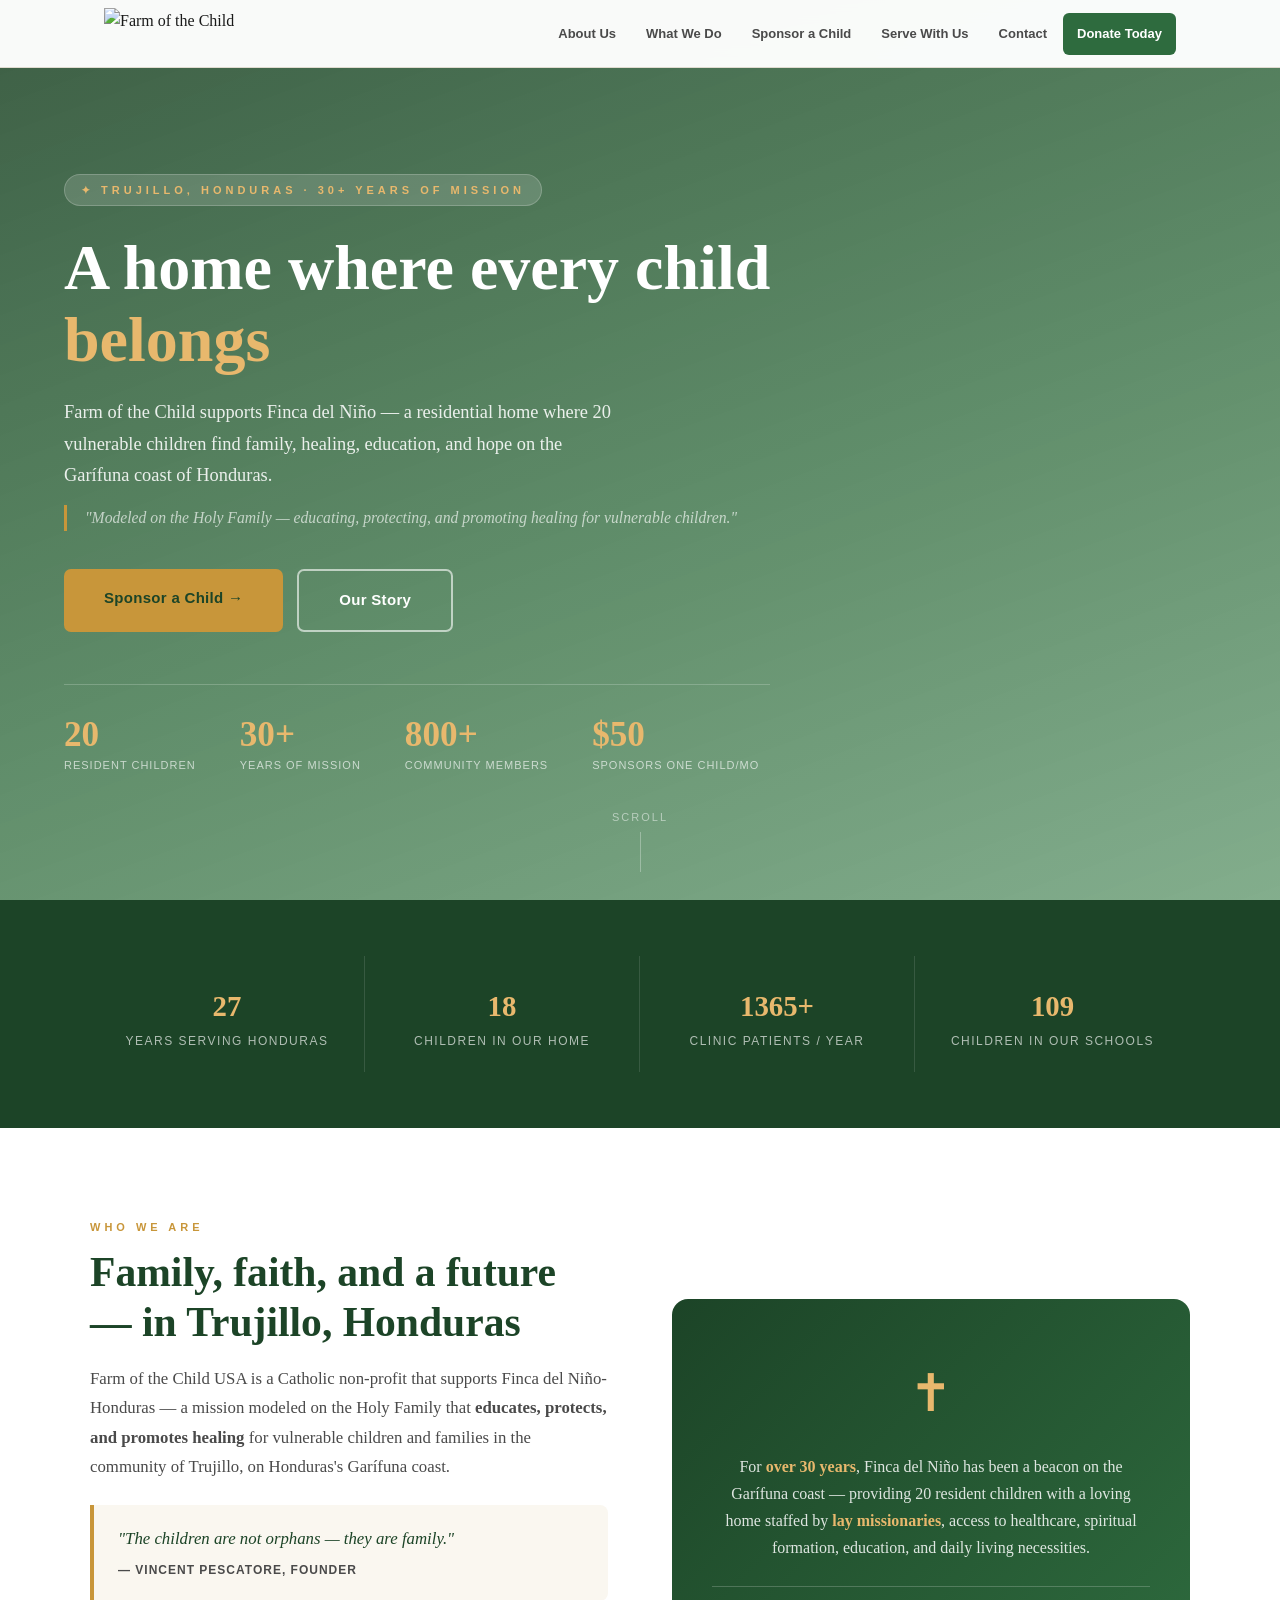
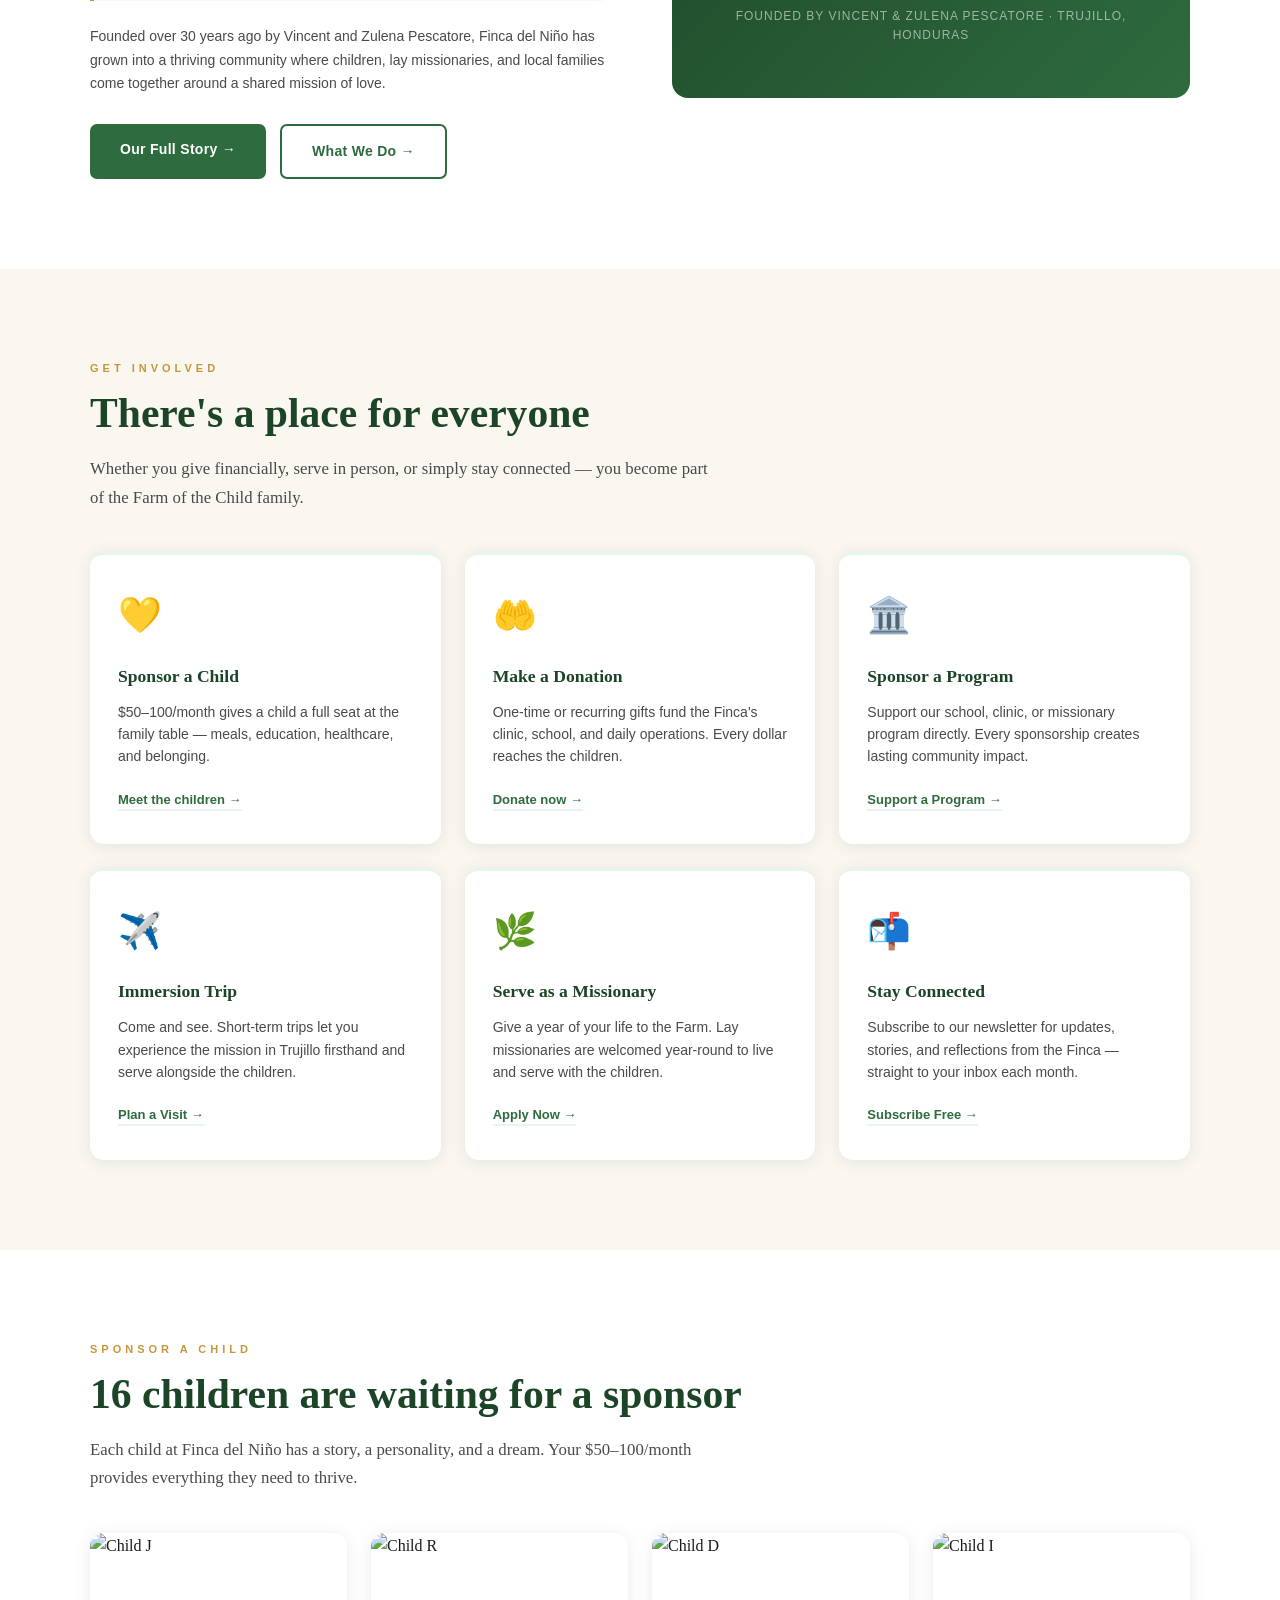
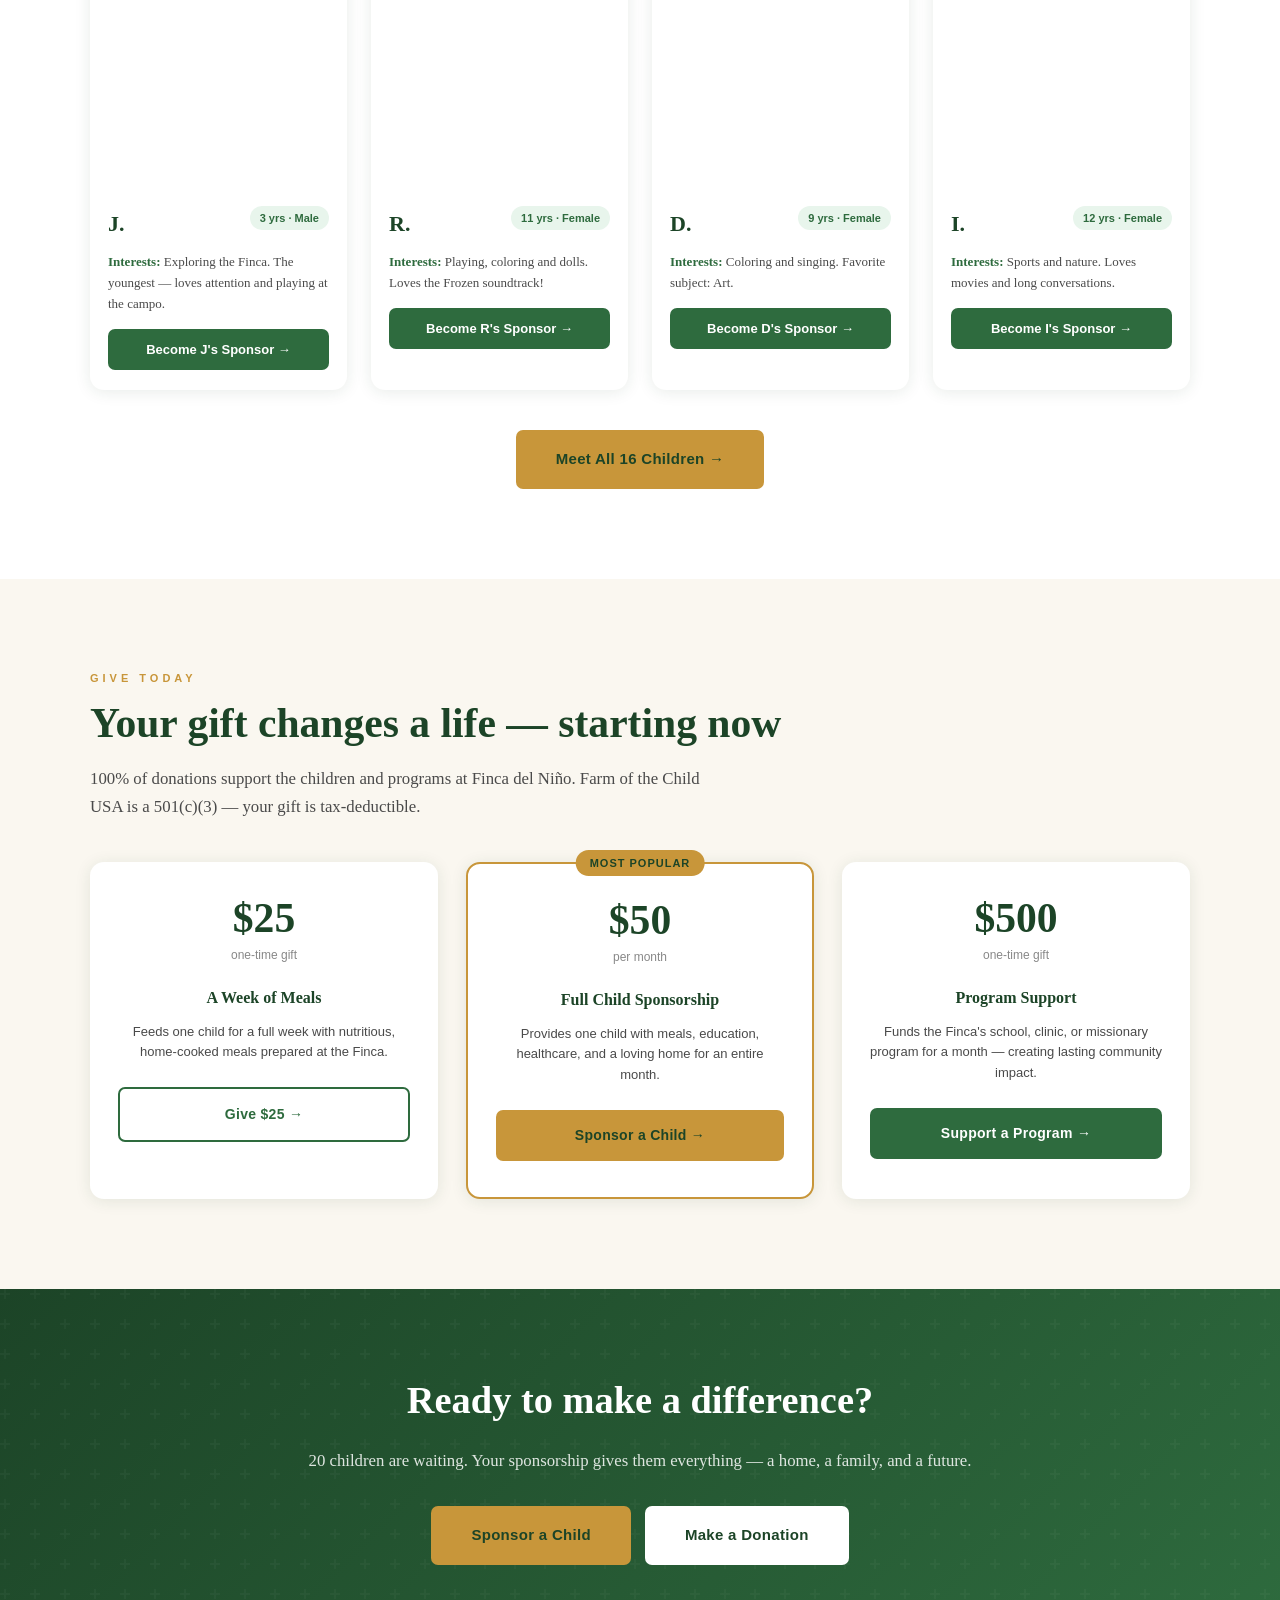
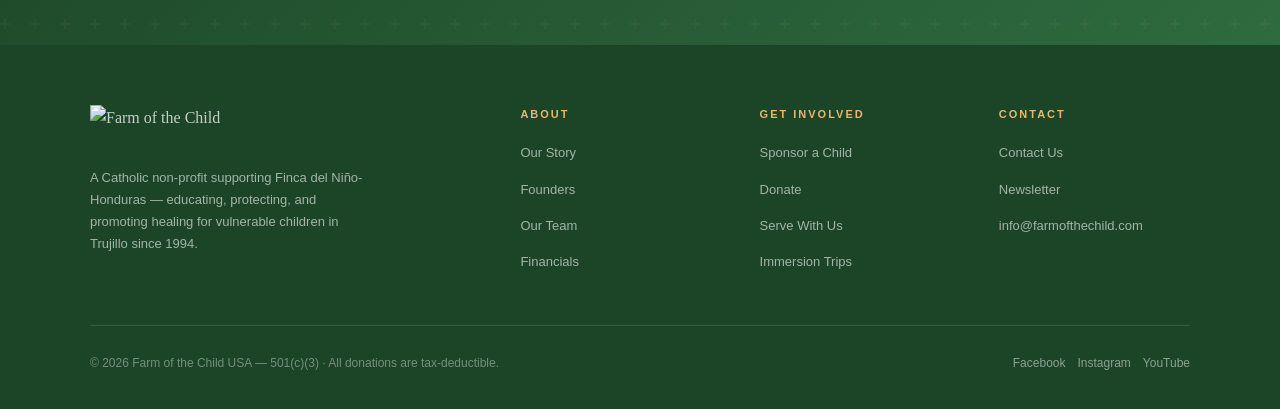
==== index.html @ 91dca04a "Farm of the Child site preview — 2026-06-10" ====
<!DOCTYPE html>
<html lang="en">
<head>
<meta charset="UTF-8">
<meta name="viewport" content="width=device-width, initial-scale=1.0">

<!-- ── SEO ── -->
<title>Farm of the Child | Child Sponsorship in Honduras | Finca del Niño</title>
<meta name="description" content="Farm of the Child supports 20 residential children in Trujillo, Honduras. Sponsor a child for $50–100/month and provide a loving home, education, and healthcare. 30+ years of mission.">
<meta name="keywords" content="sponsor a child Honduras, child sponsorship Catholic, Finca del Niño Honduras, Honduras charity, nonprofit Honduras children, Farm of the Child donation">
<link rel="canonical" href="https://farmofthechild.com/">

<!-- Open Graph -->
<meta property="og:type" content="website">
<meta property="og:url" content="https://farmofthechild.com/">
<meta property="og:title" content="Farm of the Child | Sponsor a Child in Honduras">
<meta property="og:description" content="20 children call Finca del Niño home. For $50–100/month, you give a child education, healthcare, and a loving family. 30 years of mission in Trujillo, Honduras.">
<meta property="og:image" content="https://images.squarespace-cdn.com/content/v1/5fd9b0d2dde7cb43cc176992/1612564330990-T67Q3A1KM9C7S6HU298K/57111042_10156442029737753_6777873505972125696_o.jpg">

<!-- Twitter Card -->
<meta name="twitter:card" content="summary_large_image">
<meta name="twitter:title" content="Farm of the Child | Sponsor a Child in Honduras">
<meta name="twitter:description" content="20 children call Finca del Niño home. Sponsor one for $50–100/month.">

<!-- Schema.org -->
<script type="application/ld+json">
{
  "@context": "https://schema.org",
  "@type": "NGO",
  "name": "Farm of the Child",
  "alternateName": "Finca del Niño",
  "url": "https://farmofthechild.com",
  "logo": "https://images.squarespace-cdn.com/content/v1/5fd9b0d2dde7cb43cc176992/1611309677837-9RLC2GZ49DC67Z1YUY84/farm-logo-160p-transparent-1.png",
  "description": "A Catholic nonprofit supporting Finca del Niño, a residential home for 20 vulnerable children in Trujillo, Honduras, operating for over 30 years.",
  "foundingDate": "1994",
  "address": { "@type": "PostalAddress", "addressLocality": "Trujillo", "addressRegion": "Colón", "addressCountry": "HN" },
  "sameAs": ["https://www.facebook.com/farmofthechild","https://www.instagram.com/farmofthechild"],
  "contactPoint": { "@type": "ContactPoint", "email": "info@farmofthechild.com", "contactType": "General Inquiries" }
}
</script>

<!-- Google Tag Manager placeholder -->
<!-- GTM-XXXXXXX -->

<link rel="stylesheet" href="css/style.css">
<style>
/* ── PAGE-SPECIFIC ── */
.mission-grid { display:grid; grid-template-columns:1fr 1fr; gap:64px; align-items:center; }
.mission-visual { background:linear-gradient(135deg,var(--green-dark),var(--green)); border-radius:16px; padding:52px 40px; color:#fff; text-align:center; }
.mission-visual .cross { font-size:52px; color:var(--gold-light); margin-bottom:16px; }
.mission-visual p { font-size:1rem; color:rgba(255,255,255,.85); line-height:1.7; }
.mission-visual strong { color:var(--gold-light); }
.founders { margin-top:24px; padding-top:20px; border-top:1px solid rgba(255,255,255,.2); font-family:-apple-system,sans-serif; font-size:12px; color:rgba(255,255,255,.55); text-transform:uppercase; letter-spacing:1px; }
.quote-block { background:var(--cream); border-left:4px solid var(--gold); padding:20px 24px; border-radius:0 8px 8px 0; margin:24px 0; font-style:italic; font-size:1.05rem; color:var(--green-dark); }
.quote-block cite { display:block; font-style:normal; font-family:-apple-system,sans-serif; font-size:12px; color:var(--text-soft); margin-top:8px; font-weight:600; text-transform:uppercase; letter-spacing:1px; }

.ways-grid { display:grid; grid-template-columns:repeat(3,1fr); gap:24px; }
.way-card { background:#fff; border-radius:var(--radius); padding:32px 28px; box-shadow:var(--shadow); transition:transform .22s, box-shadow .22s; border-top:3px solid var(--green-pale); }
.way-card:hover { transform:translateY(-5px); box-shadow:var(--shadow-lg); border-top-color:var(--gold); }
.way-card .icon { font-size:2.2rem; margin-bottom:16px; }
.way-card h3 { font-size:1.1rem; font-weight:700; color:var(--green-dark); margin-bottom:10px; }
.way-card p { font-family:-apple-system,sans-serif; font-size:14px; color:var(--text-soft); line-height:1.6; margin-bottom:18px; }
.way-card a { font-family:-apple-system,sans-serif; font-size:13px; font-weight:700; color:var(--green); border-bottom:2px solid var(--green-pale); padding-bottom:2px; transition:border-color .2s; }
.way-card a:hover { border-color:var(--green); }

.donate-section { background:var(--cream); }
.donate-grid { display:grid; grid-template-columns:repeat(3,1fr); gap:28px; }
.donate-card { background:#fff; border-radius:var(--radius); padding:36px 28px; text-align:center; box-shadow:var(--shadow); position:relative; }
.donate-card.featured { border:2px solid var(--gold); }
.donate-card.featured::before { content:'Most Popular'; position:absolute; top:-14px; left:50%; transform:translateX(-50%); background:var(--gold); color:var(--green-dark); font-family:-apple-system,sans-serif; font-size:11px; font-weight:700; letter-spacing:1px; text-transform:uppercase; padding:4px 14px; border-radius:20px; white-space:nowrap; }
.donate-card .amount { font-size:2.6rem; font-weight:800; color:var(--green-dark); line-height:1; margin-bottom:6px; }
.donate-card .period { font-family:-apple-system,sans-serif; font-size:12px; color:var(--text-muted); margin-bottom:20px; }
.donate-card h4 { font-size:1rem; font-weight:700; color:var(--green-dark); margin-bottom:10px; }
.donate-card p { font-family:-apple-system,sans-serif; font-size:13px; color:var(--text-soft); line-height:1.6; margin-bottom:24px; }

@media (max-width:900px) {
  .mission-grid { grid-template-columns:1fr; gap:40px; }
  .ways-grid { grid-template-columns:1fr 1fr; }
  .donate-grid { grid-template-columns:1fr; max-width:400px; margin:0 auto; }
}
@media (max-width:600px) {
  .ways-grid { grid-template-columns:1fr; }
}
</style>
</head>
<body>

<!-- ── NAV ── -->
<nav>
  <div class="nav-inner">
    <a href="index.html" class="nav-logo">
      <img src="https://images.squarespace-cdn.com/content/v1/5fd9b0d2dde7cb43cc176992/1611309677837-9RLC2GZ49DC67Z1YUY84/farm-logo-160p-transparent-1.png" alt="Farm of the Child">
    </a>
    <ul class="nav-menu">
      <li><a href="about.html">About Us</a>
        <div class="dropdown">
          <a href="about.html#story">Our Story</a>
          <a href="about.html#founders">Founders</a>
          <a href="about.html#team">Our Team</a>
          <a href="about.html#financial">Financial Info</a>
        </div>
      </li>
      <li><a href="programs.html">What We Do</a>
        <div class="dropdown">
          <a href="programs.html#focus">Our Focus</a>
          <a href="programs.html#daily-life">A Typical Day</a>
          <a href="programs.html#community">Community Impact</a>
        </div>
      </li>
      <li><a href="sponsor.html">Sponsor a Child</a></li>
      <li><a href="service.html">Serve With Us</a>
        <div class="dropdown">
          <a href="service.html#missioner">Missioner Program</a>
          <a href="service.html#trips">Immersion Trips</a>
          <a href="service.html#apply">Apply Now</a>
          <a href="service.html#faq">FAQ</a>
        </div>
      </li>
      <li><a href="contact.html">Contact</a></li>
      <li><a href="donate.html" class="nav-cta">Donate Today</a></li>
    </ul>
    <button class="nav-hamburger" aria-label="Menu">
      <span></span><span></span><span></span>
    </button>
  </div>
</nav>

<!-- Mobile nav -->
<div class="mobile-nav">
  <a href="index.html">Home</a>
  <div class="m-section">About Us</div>
  <a href="about.html#story">Our Story</a>
  <a href="about.html#team">Our Team</a>
  <a href="about.html#financial">Financial Information</a>
  <div class="m-section">What We Do</div>
  <a href="programs.html#focus">Our Focus</a>
  <a href="programs.html#daily-life">A Typical Day</a>
  <div class="m-section">Get Involved</div>
  <a href="sponsor.html">Sponsor a Child</a>
  <a href="donate.html">Donate</a>
  <a href="service.html">Serve With Us</a>
  <a href="contact.html">Contact</a>
  <a href="donate.html" class="m-cta">Donate Today →</a>
</div>

<!-- ── HERO ── -->
<section class="hero" id="home">
  <div class="hero-bg" style="background-image:url('https://images.squarespace-cdn.com/content/v1/5fd9b0d2dde7cb43cc176992/1612564330990-T67Q3A1KM9C7S6HU298K/57111042_10156442029737753_6777873505972125696_o.jpg');"></div>
  <div class="hero-overlay"></div>
  <div class="hero-content" data-reveal>
    <div class="hero-eyebrow">✦ Trujillo, Honduras · 30+ Years of Mission</div>
    <h1>A home where every child<br><em>belongs</em></h1>
    <p class="hero-sub">Farm of the Child supports Finca del Niño — a residential home where 20 vulnerable children find family, healing, education, and hope on the Garífuna coast of Honduras.</p>
    <p class="hero-quote">"Modeled on the Holy Family — educating, protecting, and promoting healing for vulnerable children."</p>
    <div class="hero-btns">
      <a href="sponsor.html" class="btn btn-primary btn-lg">Sponsor a Child →</a>
      <a href="about.html" class="btn btn-outline btn-lg" style="border-color:rgba(255,255,255,.6);color:#fff;">Our Story</a>
    </div>
    <div class="hero-stats">
      <div class="stat"><div class="n">20</div><div class="l">Resident Children</div></div>
      <div class="stat"><div class="n">30+</div><div class="l">Years of Mission</div></div>
      <div class="stat"><div class="n">800+</div><div class="l">Community Members</div></div>
      <div class="stat"><div class="n">$50</div><div class="l">Sponsors One Child/Mo</div></div>
    </div>
  </div>
  <div class="scroll-hint">Scroll</div>
</section>

<!-- ── STATS BAND ── -->
<div class="stats-band">
  <div class="inner">
    <div class="stat-item" data-reveal data-reveal-delay="1">
      <div class="stat-num"><span data-count="30"></span></div>
      <div class="stat-label">Years Serving Honduras</div>
    </div>
    <div class="stat-item" data-reveal data-reveal-delay="2">
      <div class="stat-num"><span data-count="20"></span></div>
      <div class="stat-label">Children in Our Home</div>
    </div>
    <div class="stat-item" data-reveal data-reveal-delay="3">
      <div class="stat-num"><span data-count="1500" data-suffix="+"></span></div>
      <div class="stat-label">Clinic Patients / Year</div>
    </div>
    <div class="stat-item" data-reveal data-reveal-delay="4">
      <div class="stat-num"><span data-count="120"></span></div>
      <div class="stat-label">Children in Our Schools</div>
    </div>
  </div>
</div>

<!-- ── MISSION ── -->
<section style="background:#fff;">
  <div class="inner">
    <div class="mission-grid">
      <div data-reveal="left">
        <div class="eyebrow">Who We Are</div>
        <h2 class="section-title">Family, faith, and a future — in Trujillo, Honduras</h2>
        <p style="font-size:1.05rem;color:var(--text-soft);line-height:1.75;margin-bottom:16px">Farm of the Child USA is a Catholic non-profit that supports Finca del Niño-Honduras — a mission modeled on the Holy Family that <strong>educates, protects, and promotes healing</strong> for vulnerable children and families in the community of Trujillo, on Honduras's Garífuna coast.</p>
        <div class="quote-block">
          "The children are not orphans — they are family."
          <cite>— Vincent Pescatore, Founder</cite>
        </div>
        <p style="font-family:-apple-system,sans-serif;font-size:14px;color:var(--text-soft);line-height:1.7;">Founded over 30 years ago by Vincent and Zulena Pescatore, Finca del Niño has grown into a thriving community where children, lay missionaries, and local families come together around a shared mission of love.</p>
        <div style="margin-top:28px;display:flex;gap:14px;flex-wrap:wrap;">
          <a href="about.html" class="btn btn-green">Our Full Story →</a>
          <a href="programs.html" class="btn btn-outline">What We Do →</a>
        </div>
      </div>
      <div data-reveal="right">
        <div class="mission-visual">
          <div class="cross">✝</div>
          <p>For <strong>over 30 years</strong>, Finca del Niño has been a beacon on the Garífuna coast — providing 20 resident children with a loving home staffed by <strong>lay missionaries</strong>, access to healthcare, spiritual formation, education, and daily living necessities.</p>
          <div class="founders">Founded by Vincent &amp; Zulena Pescatore · Trujillo, Honduras</div>
        </div>
      </div>
    </div>
  </div>
</section>

<!-- ── HOW TO HELP ── -->
<section style="background:var(--cream);">
  <div class="inner">
    <div class="eyebrow" data-reveal>Get Involved</div>
    <h2 class="section-title" data-reveal>There's a place for everyone</h2>
    <p class="section-sub" data-reveal>Whether you give financially, serve in person, or simply stay connected — you become part of the Farm of the Child family.</p>
    <div class="ways-grid">
      <div class="way-card" data-reveal data-reveal-delay="1">
        <div class="icon">💛</div>
        <h3>Sponsor a Child</h3>
        <p>$50–100/month gives a child a full seat at the family table — meals, education, healthcare, and belonging.</p>
        <a href="sponsor.html">Meet the children →</a>
      </div>
      <div class="way-card" data-reveal data-reveal-delay="2">
        <div class="icon">🤲</div>
        <h3>Make a Donation</h3>
        <p>One-time or recurring gifts fund the Finca's clinic, school, and daily operations. Every dollar reaches the children.</p>
        <a href="donate.html">Donate now →</a>
      </div>
      <div class="way-card" data-reveal data-reveal-delay="3">
        <div class="icon">🏛️</div>
        <h3>Sponsor a Program</h3>
        <p>Support our school, clinic, or missionary program directly. Every sponsorship creates lasting community impact.</p>
        <a href="donate.html#programs">Support a Program →</a>
      </div>
      <div class="way-card" data-reveal data-reveal-delay="4">
        <div class="icon">✈️</div>
        <h3>Immersion Trip</h3>
        <p>Come and see. Short-term trips let you experience the mission in Trujillo firsthand and serve alongside the children.</p>
        <a href="service.html#trips">Plan a Visit →</a>
      </div>
      <div class="way-card" data-reveal data-reveal-delay="5">
        <div class="icon">🌿</div>
        <h3>Serve as a Missionary</h3>
        <p>Give a year of your life to the Farm. Lay missionaries are welcomed year-round to live and serve with the children.</p>
        <a href="service.html#apply">Apply Now →</a>
      </div>
      <div class="way-card" data-reveal data-reveal-delay="6">
        <div class="icon">📬</div>
        <h3>Stay Connected</h3>
        <p>Subscribe to our newsletter for updates, stories, and reflections from the Finca — straight to your inbox each month.</p>
        <a href="contact.html#newsletter">Subscribe Free →</a>
      </div>
    </div>
  </div>
</section>

<!-- ── SPONSOR PREVIEW ── -->
<section style="background:#fff;">
  <div class="inner">
    <div class="eyebrow" data-reveal>Sponsor a Child</div>
    <h2 class="section-title" data-reveal>16 children are waiting for a sponsor</h2>
    <p class="section-sub" data-reveal>Each child at Finca del Niño has a story, a personality, and a dream. Your $50–100/month provides everything they need to thrive.</p>
    <div class="children-grid">

      <div class="child-card" data-reveal data-reveal-delay="1">
        <div class="child-photo"><img src="https://images.squarespace-cdn.com/content/v1/5fd9b0d2dde7cb43cc176992/aa254751-2c71-4a95-9179-f012032bae0e/PHOTO-2025-11-07-09-45-58+2.jpg" alt="Child J" loading="lazy"></div>
        <div class="child-info"><div class="child-header"><span class="child-initial">J.</span><span class="child-age">3 yrs · Male</span></div><p class="child-desc"><strong>Interests:</strong> Exploring the Finca. The youngest — loves attention and playing at the campo.</p><a href="sponsor.html" class="child-btn">Become J's Sponsor →</a></div>
      </div>

      <div class="child-card" data-reveal data-reveal-delay="2">
        <div class="child-photo"><img src="https://images.squarespace-cdn.com/content/v1/5fd9b0d2dde7cb43cc176992/1655310627806-58X2ISCBNE94JKYLPDWJ/Rixy_Mabel_Mendoza%2B_Varela2022.jpg" alt="Child R" loading="lazy"></div>
        <div class="child-info"><div class="child-header"><span class="child-initial">R.</span><span class="child-age">11 yrs · Female</span></div><p class="child-desc"><strong>Interests:</strong> Playing, coloring and dolls. Loves the Frozen soundtrack!</p><a href="sponsor.html" class="child-btn">Become R's Sponsor →</a></div>
      </div>

      <div class="child-card" data-reveal data-reveal-delay="3">
        <div class="child-photo"><img src="https://images.squarespace-cdn.com/content/v1/5fd9b0d2dde7cb43cc176992/1655318408922-DIJX3OLE0EXZJB59FWZA/Dunia_Mendoza_Varela.jpg" alt="Child D" loading="lazy"></div>
        <div class="child-info"><div class="child-header"><span class="child-initial">D.</span><span class="child-age">9 yrs · Female</span></div><p class="child-desc"><strong>Interests:</strong> Coloring and singing. Favorite subject: Art.</p><a href="sponsor.html" class="child-btn">Become D's Sponsor →</a></div>
      </div>

      <div class="child-card" data-reveal data-reveal-delay="4">
        <div class="child-photo"><img src="https://images.squarespace-cdn.com/content/v1/5fd9b0d2dde7cb43cc176992/f12ac218-b6fa-44f2-afa7-1aaaecf8c1e4/PHOTO-2025-12-05-17-45-44.jpg" alt="Child I" loading="lazy"></div>
        <div class="child-info"><div class="child-header"><span class="child-initial">I.</span><span class="child-age">12 yrs · Female</span></div><p class="child-desc"><strong>Interests:</strong> Sports and nature. Loves movies and long conversations.</p><a href="sponsor.html" class="child-btn">Become I's Sponsor →</a></div>
      </div>

    </div>
    <div style="text-align:center;margin-top:40px;" data-reveal>
      <a href="sponsor.html" class="btn btn-primary btn-lg">Meet All 16 Children →</a>
    </div>
  </div>
</section>

<!-- ── DONATE CTA ── -->
<section class="donate-section">
  <div class="inner">
    <div class="eyebrow" data-reveal>Give Today</div>
    <h2 class="section-title" data-reveal>Your gift changes a life — starting now</h2>
    <p class="section-sub" data-reveal>100% of donations support the children and programs at Finca del Niño. Farm of the Child USA is a 501(c)(3) — your gift is tax-deductible.</p>
    <div class="donate-grid">
      <div class="donate-card" data-reveal data-reveal-delay="1">
        <div class="amount">$25</div>
        <div class="period">one-time gift</div>
        <h4>A Week of Meals</h4>
        <p>Feeds one child for a full week with nutritious, home-cooked meals prepared at the Finca.</p>
        <a href="donate.html" class="btn btn-outline" style="width:100%;display:block;text-align:center;">Give $25 →</a>
      </div>
      <div class="donate-card featured" data-reveal data-reveal-delay="2">
        <div class="amount">$50</div>
        <div class="period">per month</div>
        <h4>Full Child Sponsorship</h4>
        <p>Provides one child with meals, education, healthcare, and a loving home for an entire month.</p>
        <a href="sponsor.html" class="btn btn-primary" style="width:100%;display:block;text-align:center;">Sponsor a Child →</a>
      </div>
      <div class="donate-card" data-reveal data-reveal-delay="3">
        <div class="amount">$500</div>
        <div class="period">one-time gift</div>
        <h4>Program Support</h4>
        <p>Funds the Finca's school, clinic, or missionary program for a month — creating lasting community impact.</p>
        <a href="donate.html#programs" class="btn btn-green" style="width:100%;display:block;text-align:center;">Support a Program →</a>
      </div>
    </div>
  </div>
</section>

<!-- ── CTA BAND ── -->
<div class="cta-band">
  <h2 data-reveal>Ready to make a difference?</h2>
  <p data-reveal>20 children are waiting. Your sponsorship gives them everything — a home, a family, and a future.</p>
  <div class="btns" data-reveal>
    <a href="sponsor.html" class="btn btn-primary btn-lg">Sponsor a Child</a>
    <a href="donate.html" class="btn btn-white btn-lg">Make a Donation</a>
  </div>
</div>

<!-- ── FOOTER ── -->
<footer>
  <div class="footer-grid">
    <div>
      <div class="footer-logo"><img src="https://images.squarespace-cdn.com/content/v1/5fd9b0d2dde7cb43cc176992/1611309677837-9RLC2GZ49DC67Z1YUY84/farm-logo-160p-transparent-1.png" alt="Farm of the Child"></div>
      <p class="footer-about">A Catholic non-profit supporting Finca del Niño-Honduras — educating, protecting, and promoting healing for vulnerable children in Trujillo since 1994.</p>
    </div>
    <div class="footer-col">
      <h4>About</h4>
      <ul>
        <li><a href="about.html#story">Our Story</a></li>
        <li><a href="about.html#founders">Founders</a></li>
        <li><a href="about.html#team">Our Team</a></li>
        <li><a href="about.html#financial">Financials</a></li>
      </ul>
    </div>
    <div class="footer-col">
      <h4>Get Involved</h4>
      <ul>
        <li><a href="sponsor.html">Sponsor a Child</a></li>
        <li><a href="donate.html">Donate</a></li>
        <li><a href="service.html">Serve With Us</a></li>
        <li><a href="service.html#trips">Immersion Trips</a></li>
      </ul>
    </div>
    <div class="footer-col">
      <h4>Contact</h4>
      <ul>
        <li><a href="contact.html">Contact Us</a></li>
        <li><a href="contact.html#newsletter">Newsletter</a></li>
        <li><a href="mailto:info@farmofthechild.com">info@farmofthechild.com</a></li>
      </ul>
    </div>
  </div>
  <div class="footer-bottom">
    <p>© 2026 Farm of the Child USA — 501(c)(3) · All donations are tax-deductible.</p>
    <div class="footer-socials">
      <a href="https://www.facebook.com/farmofthechild" target="_blank">Facebook</a>
      <a href="https://www.instagram.com/farmofthechild" target="_blank">Instagram</a>
      <a href="https://www.youtube.com/farmofthechild" target="_blank">YouTube</a>
    </div>
  </div>
</footer>

<script src="js/main.js"></script>
</body>
</html>
---- css/style.css ----
/* ============================================
   FARM OF THE CHILD — Global Stylesheet
   farmofthechild.com
   ============================================ */

:root {
  --green: #2e6b3e;
  --green-light: #3d8a52;
  --green-dark: #1c4427;
  --green-pale: #e8f5ec;
  --gold: #c8963a;
  --gold-light: #e8b86d;
  --cream: #faf7f0;
  --paper: #ffffff;
  --text: #1a1a1a;
  --text-soft: #4a4a4a;
  --text-muted: #888;
  --line: #e0dbd0;
  --shadow: 0 2px 16px rgba(30,68,39,0.10);
  --shadow-lg: 0 8px 40px rgba(30,68,39,0.16);
  --radius: 14px;
  --nav-h: 68px;
}

*, *::before, *::after { margin: 0; padding: 0; box-sizing: border-box; }
html { scroll-behavior: smooth; font-size: 16px; }
body {
  font-family: 'Georgia', serif;
  background: var(--cream);
  color: var(--text);
  line-height: 1.65;
  -webkit-font-smoothing: antialiased;
  overflow-x: hidden;
}
a { text-decoration: none; color: inherit; }
img { max-width: 100%; display: block; }

/* ── TYPOGRAPHY ── */
.eyebrow {
  font-family: -apple-system, sans-serif;
  font-size: 11px; font-weight: 700;
  letter-spacing: 4px; text-transform: uppercase;
  color: var(--gold); margin-bottom: 12px;
}
.section-title {
  font-size: clamp(1.8rem, 3.5vw, 2.6rem);
  font-weight: 700; color: var(--green-dark);
  line-height: 1.2; margin-bottom: 16px;
}
.section-sub {
  font-size: 1.05rem; color: var(--text-soft);
  max-width: 620px; line-height: 1.7; margin-bottom: 40px;
}
.inner { max-width: 1100px; margin: 0 auto; }
section { padding: 90px 5%; }

/* ── BUTTONS ── */
.btn {
  display: inline-block;
  font-family: -apple-system, sans-serif;
  font-weight: 700; font-size: 14px;
  padding: 14px 30px; border-radius: 7px;
  transition: all .22s; cursor: pointer; border: none;
  letter-spacing: 0.3px;
}
.btn-primary { background: var(--gold); color: var(--green-dark); }
.btn-primary:hover { background: var(--gold-light); transform: translateY(-2px); box-shadow: 0 6px 20px rgba(200,150,58,.35); }
.btn-green { background: var(--green); color: #fff; }
.btn-green:hover { background: var(--green-light); transform: translateY(-2px); box-shadow: 0 6px 20px rgba(46,107,62,.35); }
.btn-outline { border: 2px solid var(--green); color: var(--green); background: transparent; }
.btn-outline:hover { background: var(--green); color: #fff; }
.btn-white { background: #fff; color: var(--green-dark); }
.btn-white:hover { background: var(--cream); }
.btn-lg { padding: 17px 40px; font-size: 15px; }

/* ── NAV ── */
nav {
  position: fixed; top: 0; left: 0; right: 0; z-index: 500;
  height: var(--nav-h);
  background: rgba(255,255,255,0.97);
  backdrop-filter: blur(10px);
  border-bottom: 1px solid var(--line);
  transition: box-shadow .3s;
}
nav.scrolled { box-shadow: 0 2px 20px rgba(0,0,0,.10); }
.nav-inner {
  max-width: 1200px; margin: 0 auto;
  padding: 0 5%; height: var(--nav-h);
  display: flex; align-items: center; justify-content: space-between;
}
.nav-logo img { height: 52px; width: auto; }
.nav-menu { display: flex; align-items: center; gap: 2px; list-style: none; }
.nav-menu > li { position: relative; }
.nav-menu > li > a {
  font-family: -apple-system, sans-serif;
  font-size: 13px; font-weight: 600;
  color: var(--text-soft); padding: 10px 14px;
  border-radius: 6px; display: block;
  transition: color .2s, background .2s;
}
.nav-menu > li > a:hover { color: var(--green); background: var(--green-pale); }
.nav-menu > li > a.active { color: var(--green); }
.nav-cta { background: var(--green) !important; color: #fff !important; border-radius: 6px !important; }
.nav-cta:hover { background: var(--green-light) !important; color: #fff !important; }

/* Dropdown */
.dropdown {
  display: none; position: absolute; top: 100%; left: 0;
  background: #fff; border: 1px solid var(--line); border-radius: 10px;
  box-shadow: var(--shadow-lg); min-width: 210px; padding: 16px 0 8px; z-index: 600;
}
.nav-menu > li:hover .dropdown { display: block; animation: dropIn .15s ease; }
@keyframes dropIn { from { opacity:0; transform:translateY(-6px); } to { opacity:1; transform:none; } }
.dropdown a {
  font-family: -apple-system, sans-serif; font-size: 13px;
  color: var(--text-soft); padding: 10px 18px; display: block;
  transition: background .15s;
}
.dropdown a:hover { background: var(--cream); color: var(--green); }

/* Mobile hamburger */
.nav-hamburger { display: none; flex-direction: column; gap: 5px; cursor: pointer; padding: 8px; border: none; background: none; }
.nav-hamburger span { display: block; width: 24px; height: 2px; background: var(--text); border-radius: 2px; transition: all .3s; }
.mobile-nav { display: none; position: fixed; top: var(--nav-h); left:0; right:0; bottom:0; background:#fff; z-index:490; overflow-y:auto; padding:24px 5%; }
.mobile-nav.open { display: block; }
.mobile-nav a { display:block; font-family:-apple-system,sans-serif; font-size:15px; color:var(--text-soft); padding:13px 0; border-bottom:1px solid var(--line); }
.m-section { font-family:-apple-system,sans-serif; font-size:11px; font-weight:700; letter-spacing:2px; text-transform:uppercase; color:var(--green); padding:16px 0 6px; margin-top:8px; }
.m-cta { background:var(--green); color:#fff!important; border-radius:7px; padding:15px 20px!important; text-align:center; margin-top:16px; font-weight:700; }

/* ── SCROLL ANIMATIONS ── */
[data-reveal] {
  opacity: 0;
  transform: translateY(32px);
  transition: opacity .65s cubic-bezier(.16,1,.3,1), transform .65s cubic-bezier(.16,1,.3,1);
}
[data-reveal="left"] { transform: translateX(-40px); }
[data-reveal="right"] { transform: translateX(40px); }
[data-reveal="scale"] { transform: scale(.92); }
[data-reveal].visible {
  opacity: 1;
  transform: none;
}
[data-reveal-delay="1"].visible { transition-delay: .1s; }
[data-reveal-delay="2"].visible { transition-delay: .2s; }
[data-reveal-delay="3"].visible { transition-delay: .3s; }
[data-reveal-delay="4"].visible { transition-delay: .4s; }
[data-reveal-delay="5"].visible { transition-delay: .5s; }
[data-reveal-delay="6"].visible { transition-delay: .6s; }

/* ── HERO (shared) ── */
.hero {
  min-height: 100vh;
  display: flex; align-items: center;
  padding: calc(var(--nav-h) + 60px) 5% 80px;
  position: relative; overflow: hidden;
}
.hero-bg {
  position: absolute; inset: 0;
  background-size: cover; background-position: center;
  background-attachment: fixed;
  transition: transform .1s linear;
  will-change: transform;
}
.hero-overlay {
  position: absolute; inset: 0;
  background: linear-gradient(160deg, rgba(28,68,39,.86) 0%, rgba(46,107,62,.76) 55%, rgba(74,138,94,.68) 100%);
}
.hero-content { position: relative; z-index: 2; max-width: 720px; }
.hero-eyebrow {
  display: inline-block; background: rgba(255,255,255,.15); color: var(--gold-light);
  font-family: -apple-system, sans-serif; font-size: 11px; font-weight: 700;
  letter-spacing: 4px; text-transform: uppercase;
  padding: 6px 16px; border-radius: 30px; margin-bottom: 26px;
  border: 1px solid rgba(255,255,255,.2);
}
.hero h1 {
  font-size: clamp(2.4rem, 5vw, 4rem);
  font-weight: 700; color: #fff; line-height: 1.12; margin-bottom: 22px;
}
.hero h1 em { color: var(--gold-light); font-style: normal; }
.hero-sub {
  font-size: 1.15rem; color: rgba(255,255,255,.88);
  line-height: 1.7; margin-bottom: 14px; max-width: 560px;
}
.hero-quote {
  font-size: .98rem; color: rgba(255,255,255,.65); font-style: italic;
  margin-bottom: 38px; padding-left: 18px;
  border-left: 3px solid var(--gold);
}
.hero-btns { display: flex; gap: 14px; flex-wrap: wrap; margin-bottom: 52px; }
.hero-stats {
  display: flex; gap: 44px; flex-wrap: wrap;
  padding-top: 32px; border-top: 1px solid rgba(255,255,255,.2);
}
.stat .n { font-size: 2.2rem; font-weight: 700; color: var(--gold-light); line-height: 1; }
.stat .l { font-family: -apple-system, sans-serif; font-size: 11px; color: rgba(255,255,255,.65); text-transform: uppercase; letter-spacing: 1px; margin-top: 4px; }

/* Scroll hint */
.scroll-hint {
  position: absolute; bottom: 28px; left: 50%; transform: translateX(-50%);
  z-index: 2; display: flex; flex-direction: column; align-items: center; gap: 6px;
  font-family: -apple-system, sans-serif; font-size: 11px; color: rgba(255,255,255,.5);
  letter-spacing: 2px; text-transform: uppercase; animation: bounce 2s infinite;
}
.scroll-hint::after { content: ''; display: block; width: 1px; height: 40px; background: rgba(255,255,255,.3); }
@keyframes bounce { 0%,100%{transform:translateX(-50%) translateY(0)} 50%{transform:translateX(-50%) translateY(8px)} }

/* ── CARDS ── */
.card {
  background: #fff; border-radius: var(--radius);
  box-shadow: var(--shadow); overflow: hidden;
  transition: transform .22s, box-shadow .22s;
}
.card:hover { transform: translateY(-5px); box-shadow: var(--shadow-lg); }

/* ── STATS BAND ── */
.stats-band {
  background: var(--green-dark); padding: 56px 5%;
  display: flex; flex-wrap: wrap; gap: 0;
}
.stats-band .inner { display: grid; grid-template-columns: repeat(4, 1fr); gap: 0; width: 100%; }
.stat-item {
  flex: 1; min-width: 180px; text-align: center;
  padding: 20px 16px; border-right: 1px solid rgba(255,255,255,.12);
}
.stat-item:last-child { border-right: none; }
.stat-num { font-size: 3rem; font-weight: 800; color: var(--gold-light); line-height: 1; }
.stat-num span { font-size: 1.8rem; }
.stat-label { font-family: -apple-system, sans-serif; font-size: 12px; color: rgba(255,255,255,.65); text-transform: uppercase; letter-spacing: 1.5px; margin-top: 8px; }

/* ── CTA BAND ── */
.cta-band {
  background: linear-gradient(135deg, var(--green-dark) 0%, var(--green) 100%);
  padding: 80px 5%; text-align: center; position: relative; overflow: hidden;
}
.cta-band::before {
  content: ''; position: absolute; inset: 0;
  background: url("data:image/svg+xml,%3Csvg width='60' height='60' viewBox='0 0 60 60' xmlns='http://www.w3.org/2000/svg'%3E%3Cg fill='%23ffffff' fill-opacity='0.03'%3E%3Cpath d='M36 34v-4h-2v4h-4v2h4v4h2v-4h4v-2h-4zm0-30V0h-2v4h-4v2h4v4h2V6h4V4h-4zM6 34v-4H4v4H0v2h4v4h2v-4h4v-2H6zM6 4V0H4v4H0v2h4v4h2V6h4V4H6z'/%3E%3C/g%3E%3C/svg%3E");
}
.cta-band h2 { font-size: clamp(1.8rem,3vw,2.6rem); color: #fff; font-weight: 700; margin-bottom: 14px; position:relative; z-index:1; }
.cta-band p { font-size: 1.05rem; color: rgba(255,255,255,.85); margin-bottom: 32px; position:relative; z-index:1; }
.cta-band .btns { display:flex; gap:14px; justify-content:center; flex-wrap:wrap; position:relative; z-index:1; }

/* ── FOOTER ── */
footer {
  background: var(--green-dark); color: rgba(255,255,255,.75);
  padding: 60px 5% 36px;
}
.footer-grid {
  max-width: 1100px; margin: 0 auto;
  display: grid; grid-template-columns: 2fr 1fr 1fr 1fr; gap: 48px;
  padding-bottom: 40px; border-bottom: 1px solid rgba(255,255,255,.12);
}
.footer-logo img { height: 48px; margin-bottom: 14px; }
.footer-about { font-family: -apple-system, sans-serif; font-size: 13px; line-height: 1.7; color: rgba(255,255,255,.6); max-width: 280px; }
.footer-col h4 { font-family: -apple-system, sans-serif; font-size: 11px; font-weight: 700; letter-spacing: 2px; text-transform: uppercase; color: var(--gold-light); margin-bottom: 16px; }
.footer-col ul { list-style: none; }
.footer-col li { margin-bottom: 10px; }
.footer-col a { font-family: -apple-system, sans-serif; font-size: 13px; color: rgba(255,255,255,.6); transition: color .2s; }
.footer-col a:hover { color: var(--gold-light); }
.footer-bottom {
  max-width: 1100px; margin: 28px auto 0;
  display: flex; justify-content: space-between; align-items: center; flex-wrap: wrap; gap: 12px;
}
.footer-bottom p { font-family: -apple-system, sans-serif; font-size: 12px; color: rgba(255,255,255,.4); }
.footer-socials { display: flex; gap: 12px; }
.footer-socials a { font-family: -apple-system, sans-serif; font-size: 12px; color: rgba(255,255,255,.5); transition: color .2s; }
.footer-socials a:hover { color: var(--gold-light); }

/* ── CHILD CARDS ── */
.children-grid { display: grid; grid-template-columns: repeat(auto-fill, minmax(230px,1fr)); gap: 24px; }
.child-card { background: #fff; border-radius: var(--radius); overflow: hidden; box-shadow: var(--shadow); transition: transform .22s, box-shadow .22s; }
.child-card:hover { transform: translateY(-6px); box-shadow: var(--shadow-lg); }
.child-photo { aspect-ratio: 1; overflow: hidden; }
.child-photo img { width: 100%; height: 100%; object-fit: cover; transition: transform .4s; }
.child-card:hover .child-photo img { transform: scale(1.06); }
.child-info { padding: 16px 18px 20px; }
.child-header { display: flex; justify-content: space-between; align-items: flex-start; margin-bottom: 10px; }
.child-initial { font-size: 22px; font-weight: 800; color: var(--green-dark); }
.child-age { font-family: -apple-system, sans-serif; font-size: 11px; font-weight: 700; background: var(--green-pale); color: var(--green); padding: 3px 10px; border-radius: 20px; }
.child-desc { font-size: 13px; color: var(--text-soft); line-height: 1.6; margin-bottom: 14px; }
.child-desc strong { color: var(--green); }
.child-btn { display: block; text-align: center; background: var(--green); color: #fff; padding: 10px; border-radius: 7px; font-family: -apple-system, sans-serif; font-size: 13px; font-weight: 700; transition: background .2s, transform .2s; }
.child-btn:hover { background: var(--green-light); transform: translateY(-1px); }

/* ── RESPONSIVE ── */
@media (max-width: 960px) {
  .footer-grid { grid-template-columns: 1fr 1fr; }
  .hero-bg { background-attachment: scroll; }
}
@media (max-width: 700px) {
  section { padding: 60px 5%; }
  .nav-menu { display: none; }
  .nav-hamburger { display: flex; }
  .footer-grid { grid-template-columns: 1fr; gap: 32px; }
  .hero h1 { font-size: 2.2rem; }
  .stats-band .inner { gap: 0; }
  .stats-band .inner { grid-template-columns: repeat(2, 1fr); }
  .stat-item { border-right: none; border-bottom: 1px solid rgba(255,255,255,.12); }
  .stat-item:nth-child(odd) { border-right: 1px solid rgba(255,255,255,.12); }
  .stat-item:nth-last-child(-n+2) { border-bottom: none; }
}
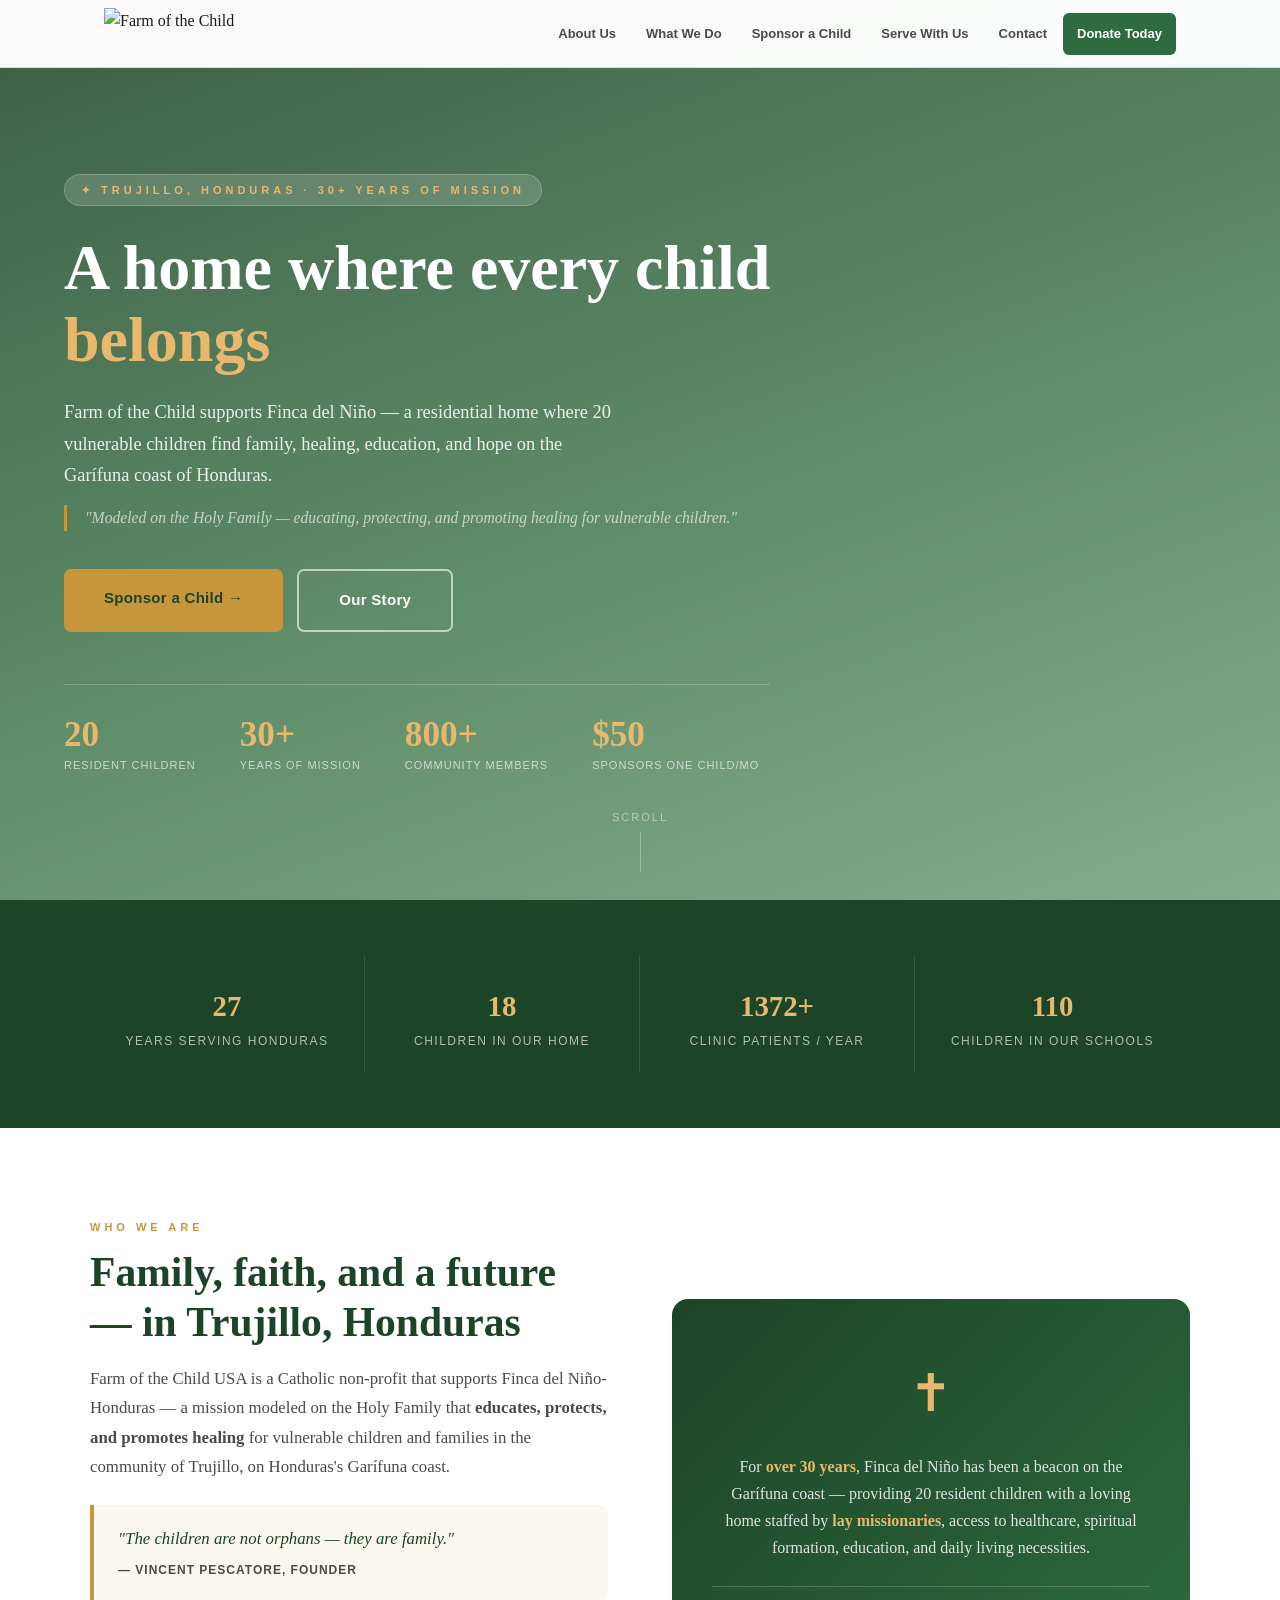
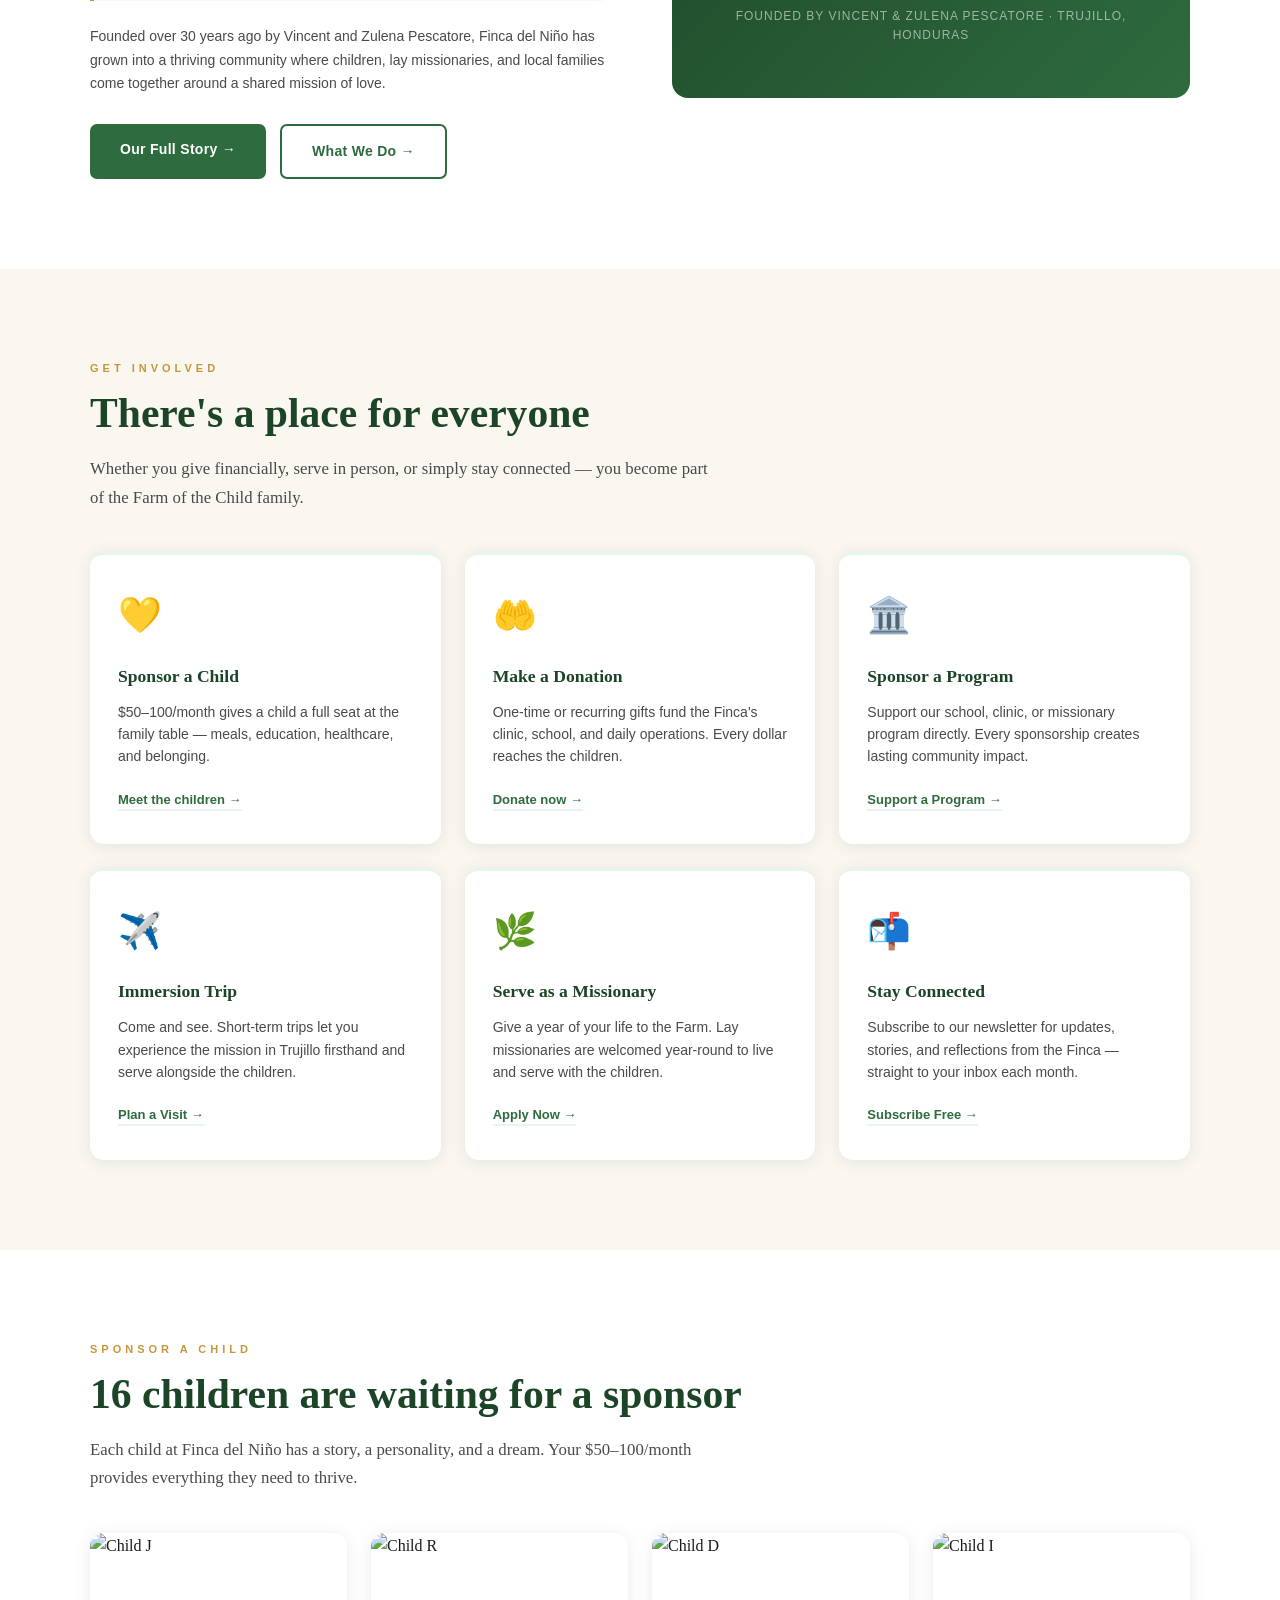
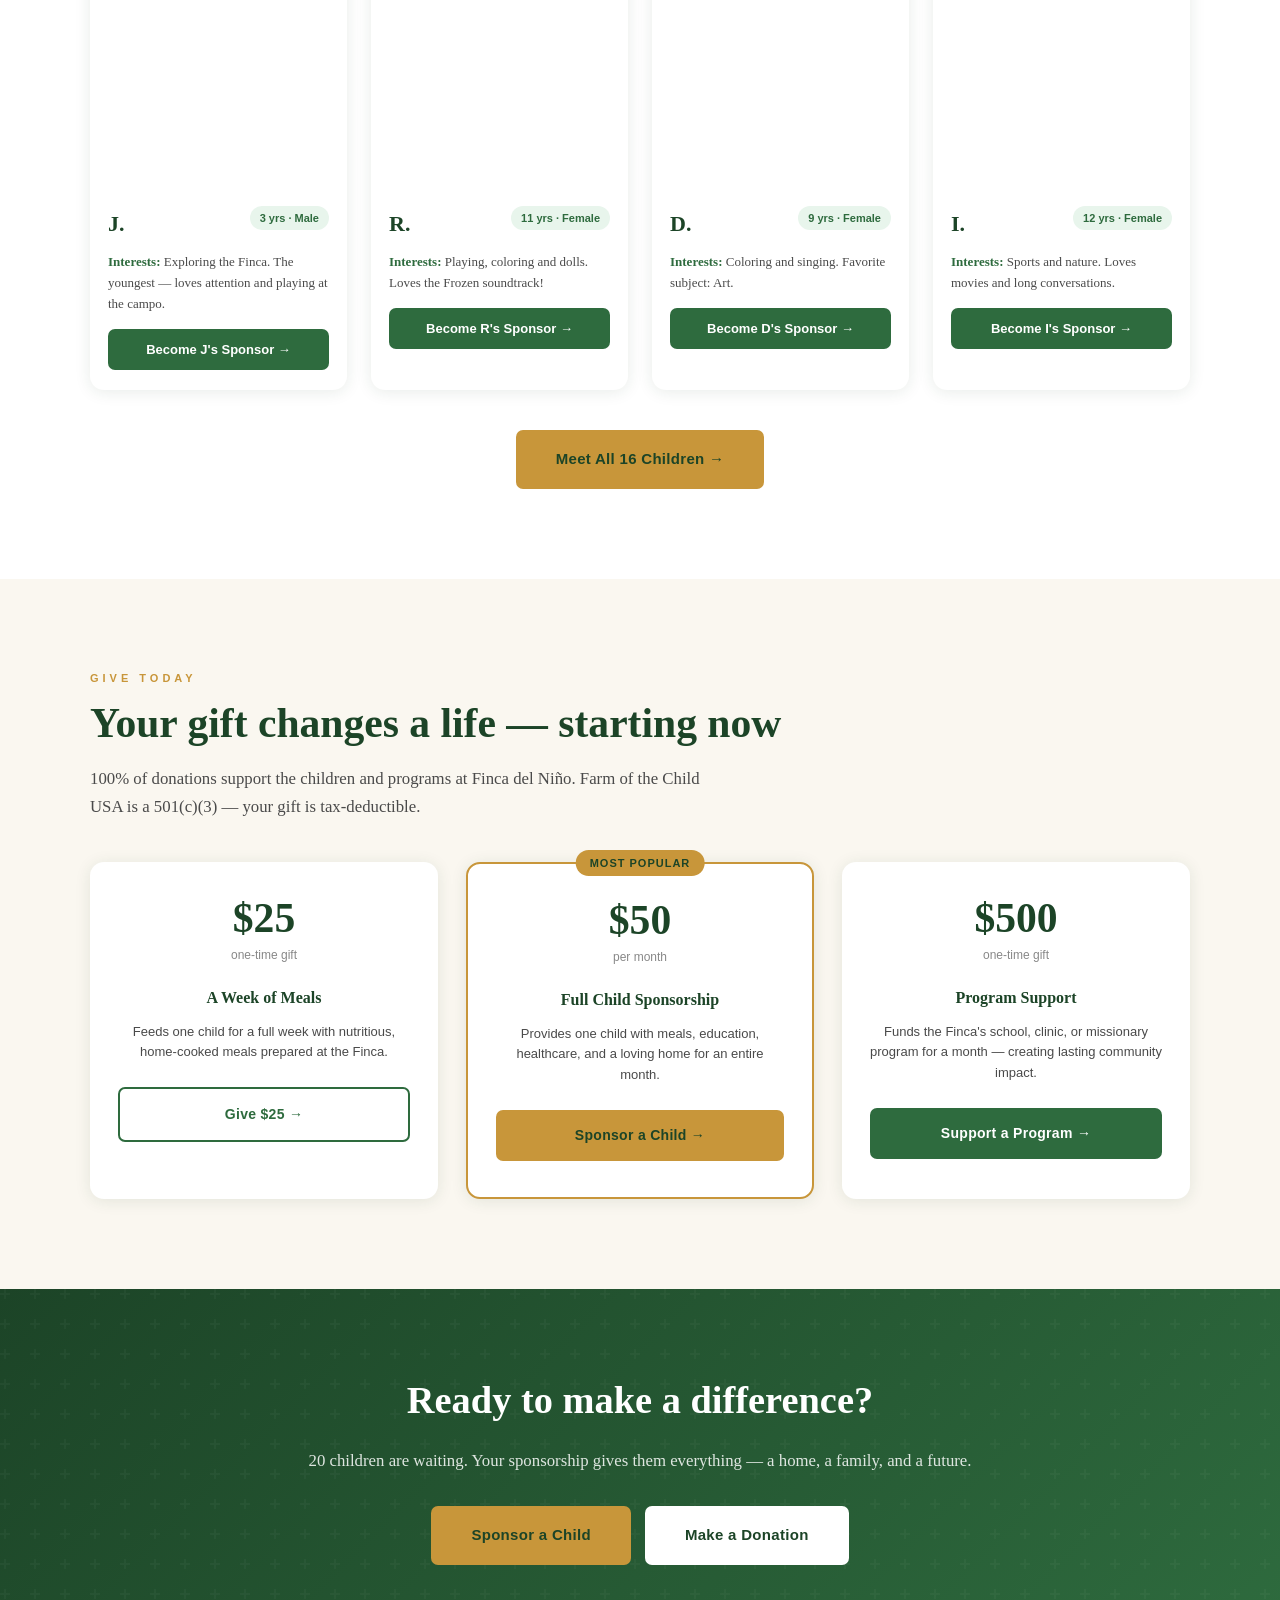
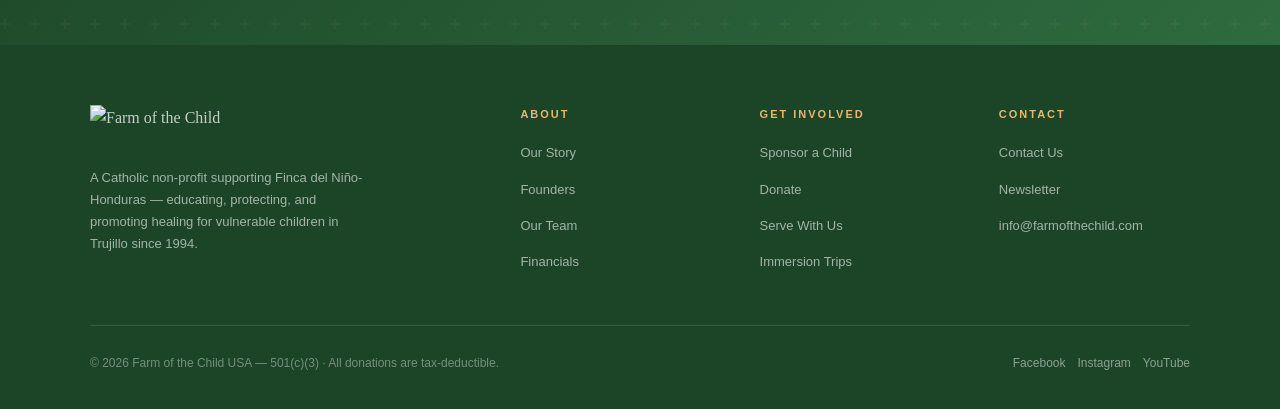
==== commit 74e0ca6a: "Add noindex + robots.txt — preview only, not for search engines" ====
--- a/index.html
+++ b/index.html
@@ -8,6 +8,7 @@
 <title>Farm of the Child | Child Sponsorship in Honduras | Finca del Niño</title>
 <meta name="description" content="Farm of the Child supports 20 residential children in Trujillo, Honduras. Sponsor a child for $50–100/month and provide a loving home, education, and healthcare. 30+ years of mission.">
 <meta name="keywords" content="sponsor a child Honduras, child sponsorship Catholic, Finca del Niño Honduras, Honduras charity, nonprofit Honduras children, Farm of the Child donation">
+<meta name="robots" content="noindex, nofollow">
 <link rel="canonical" href="https://farmofthechild.com/">
 
 <!-- Open Graph -->
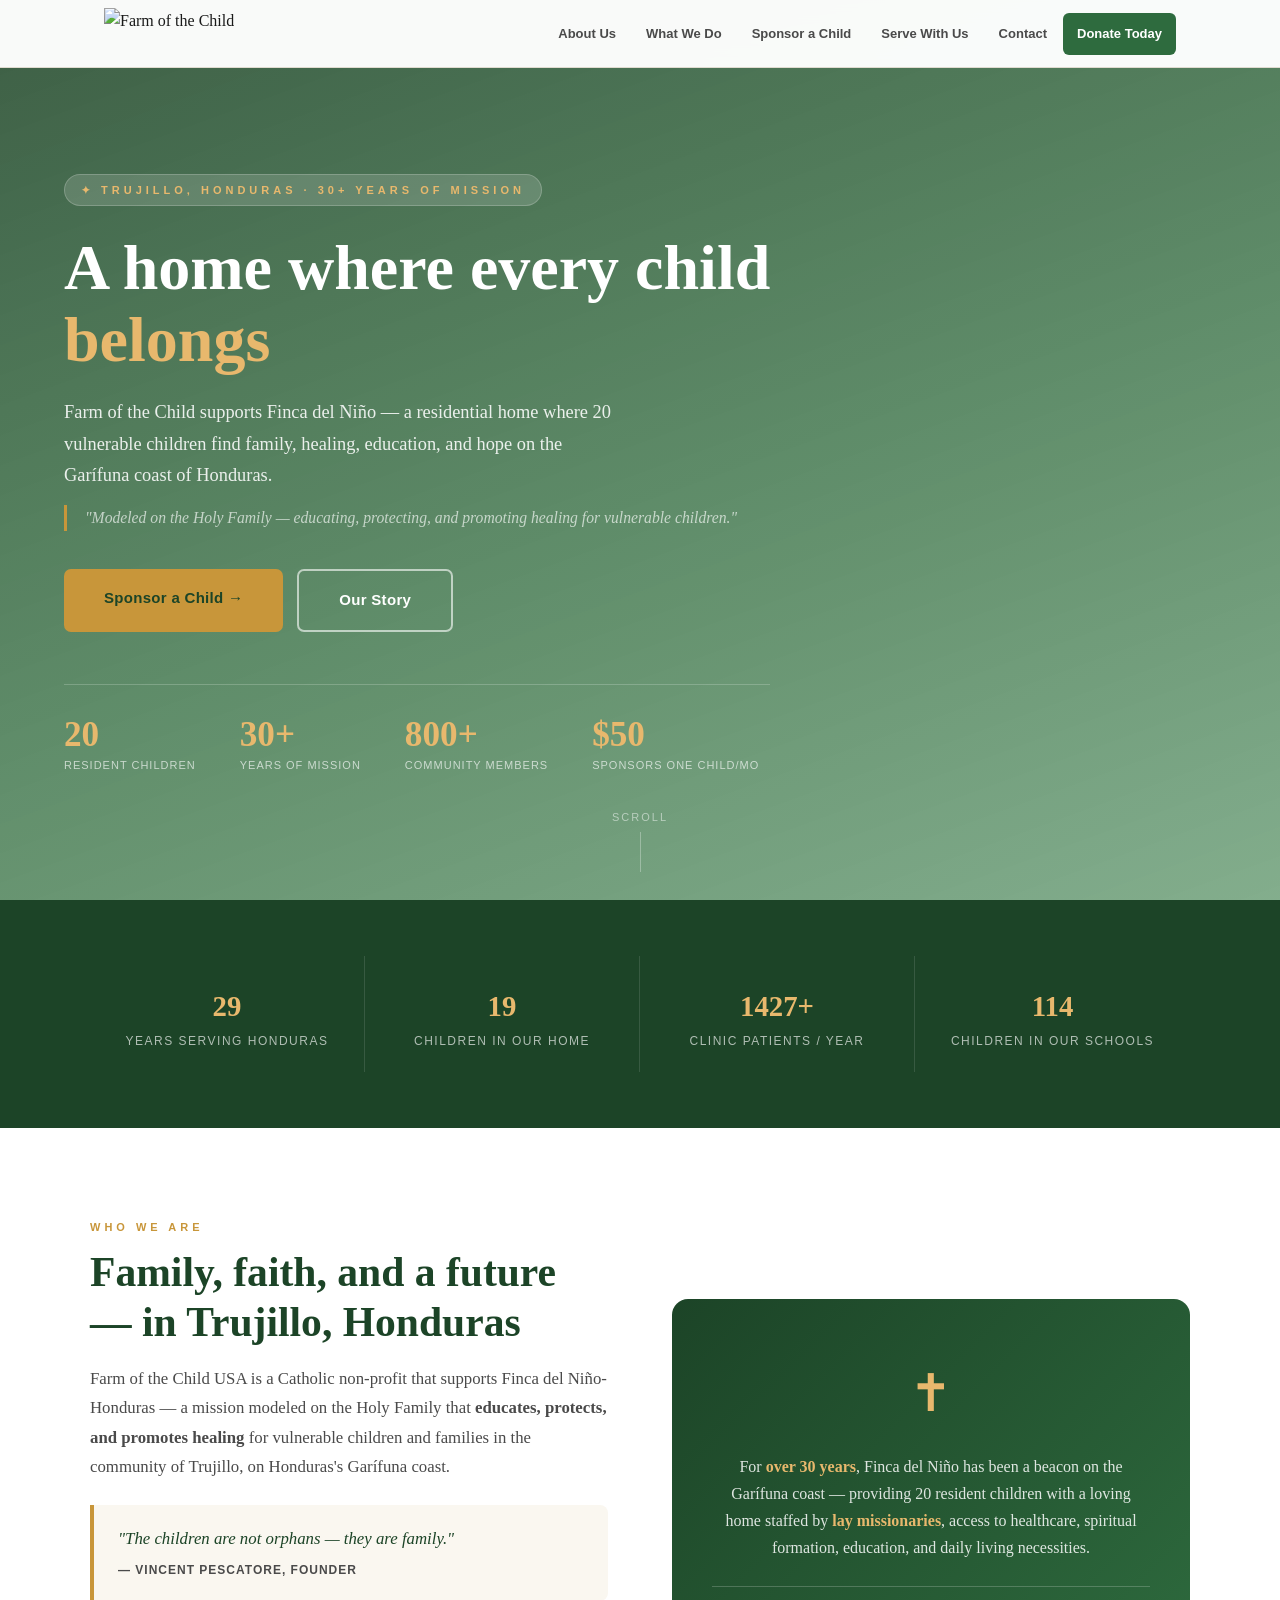
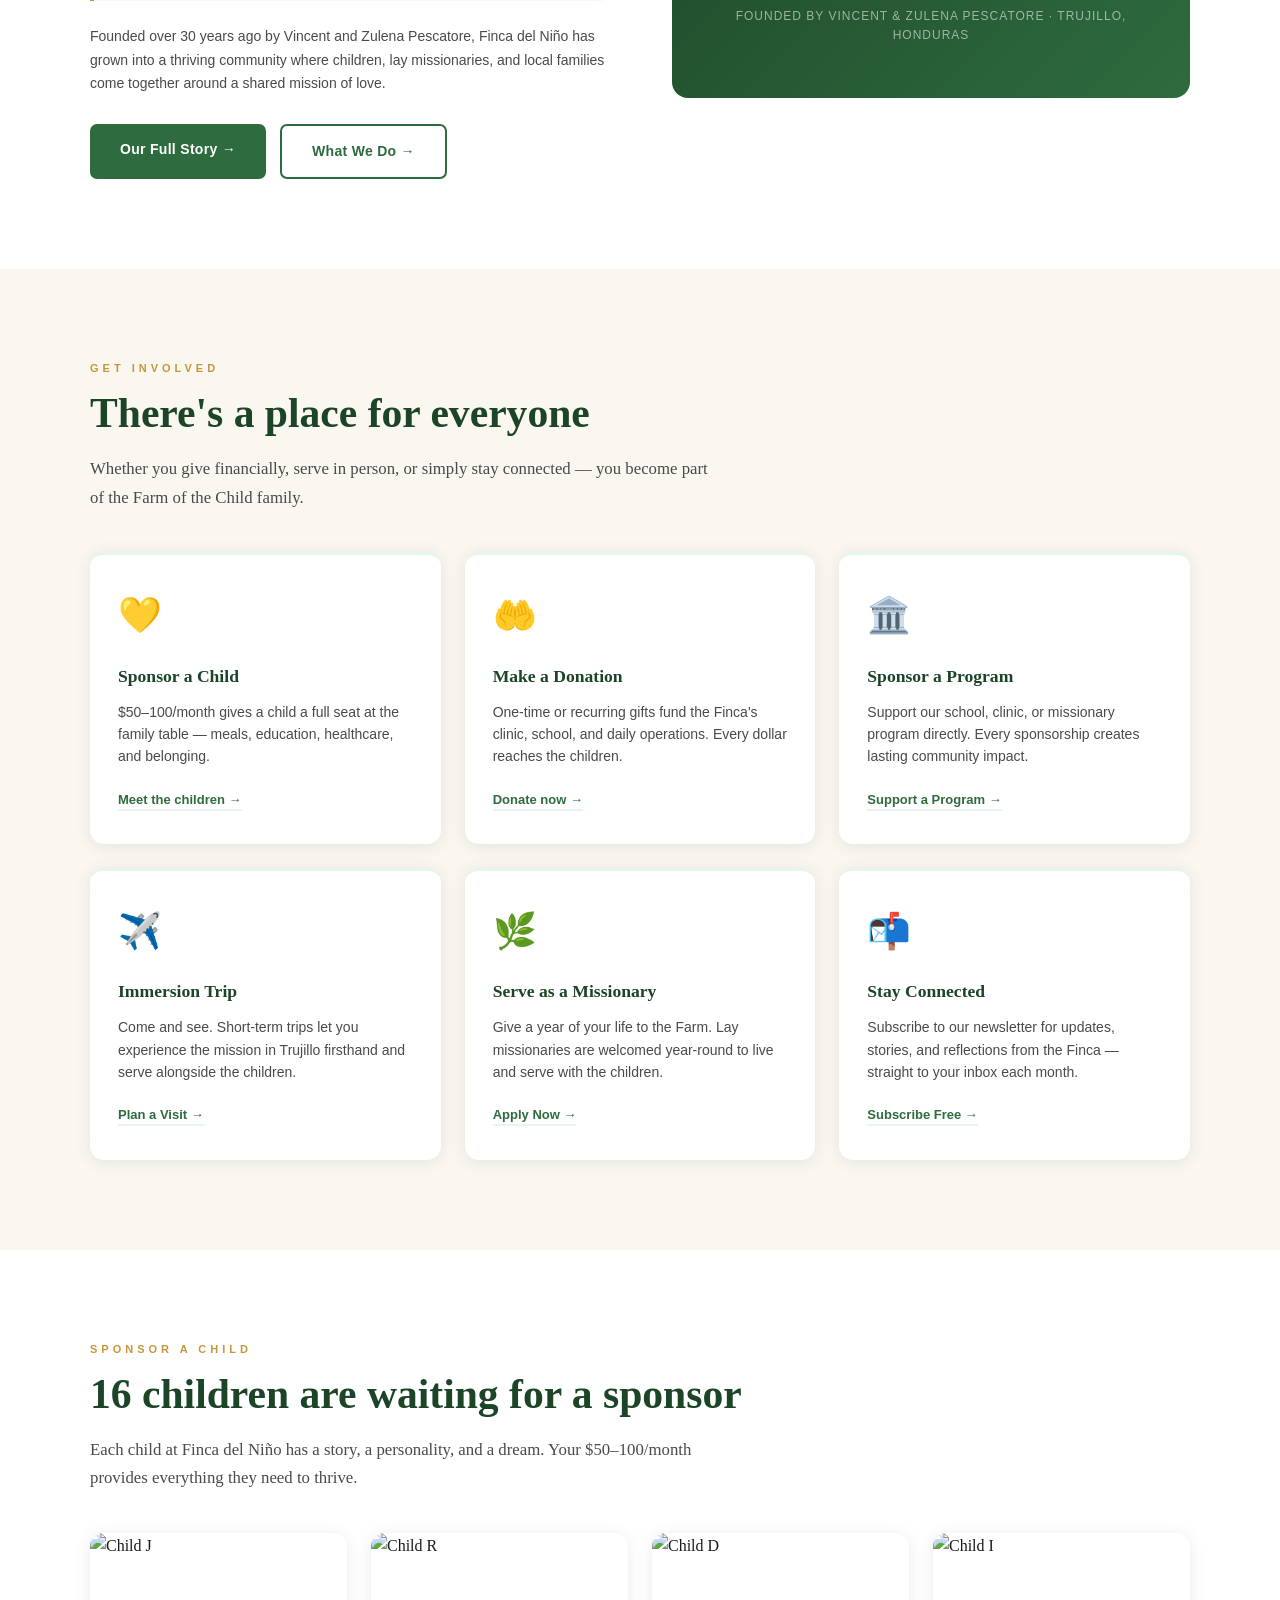
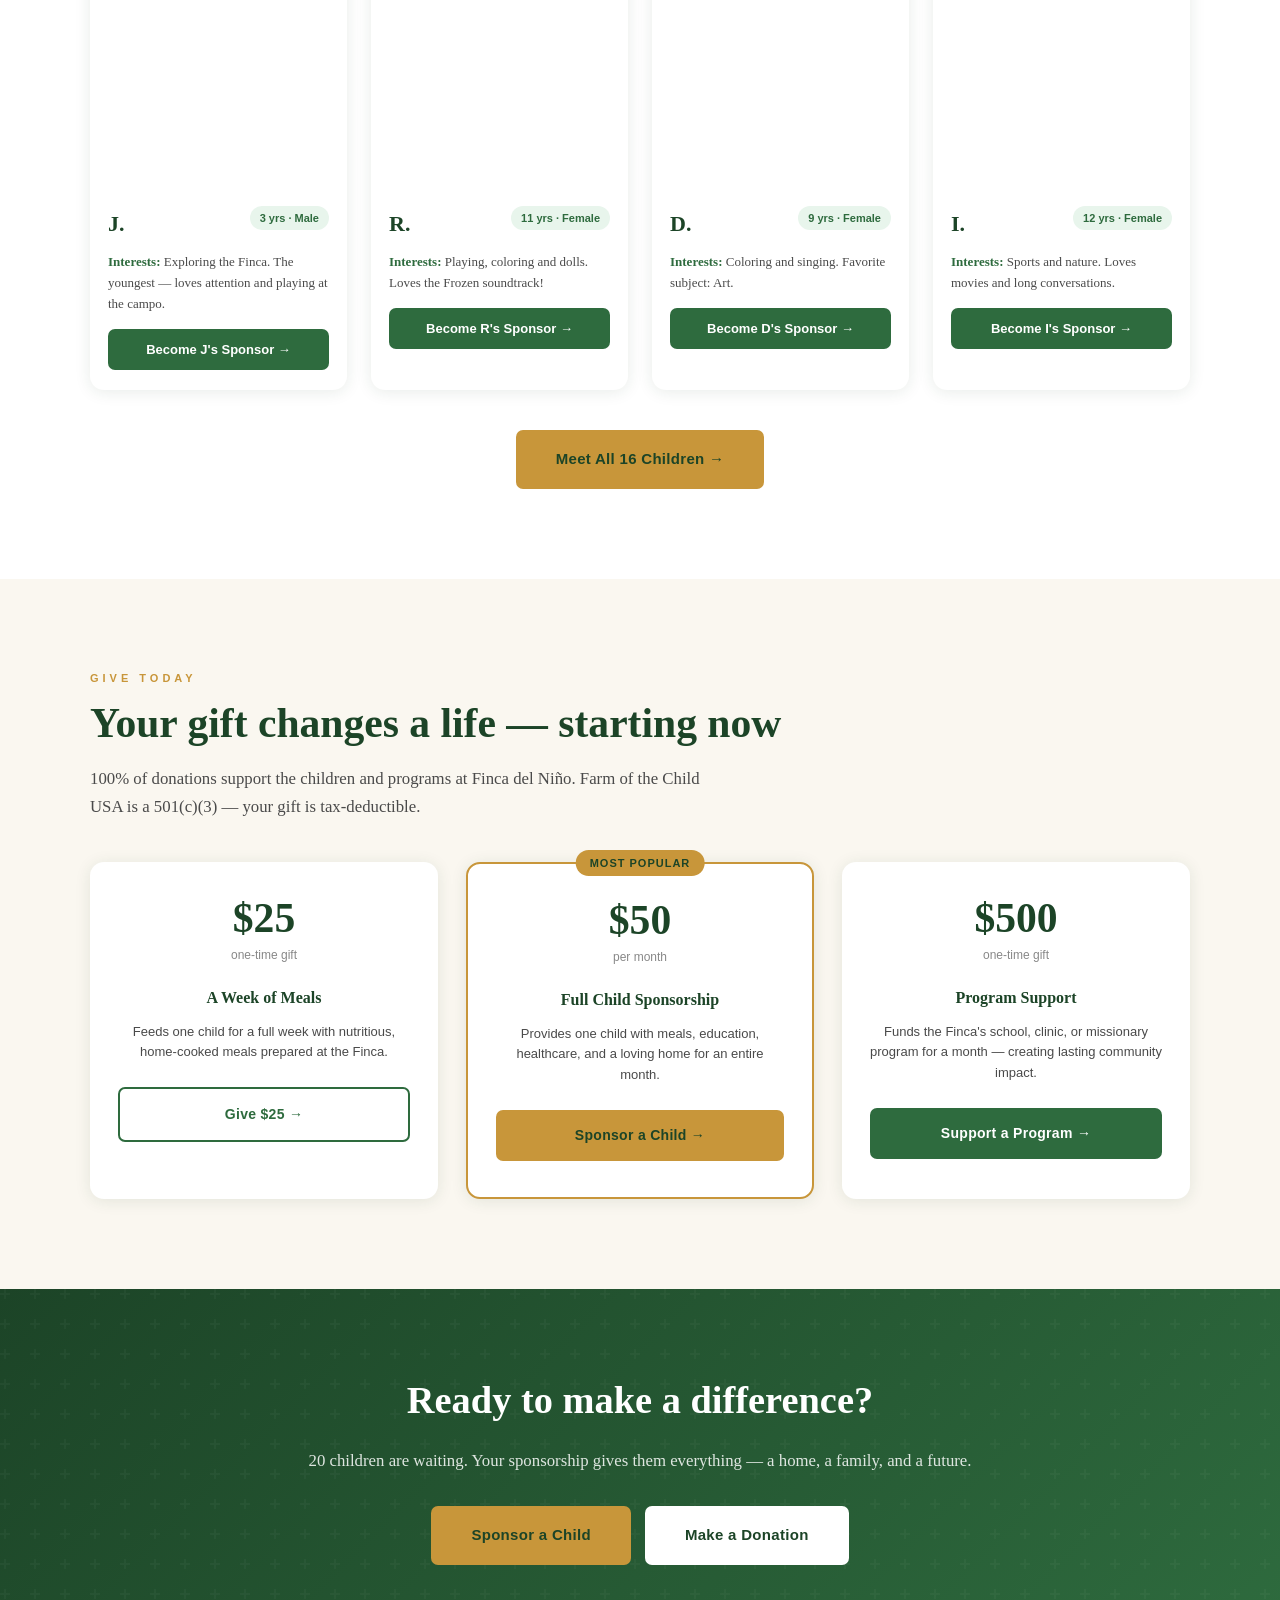
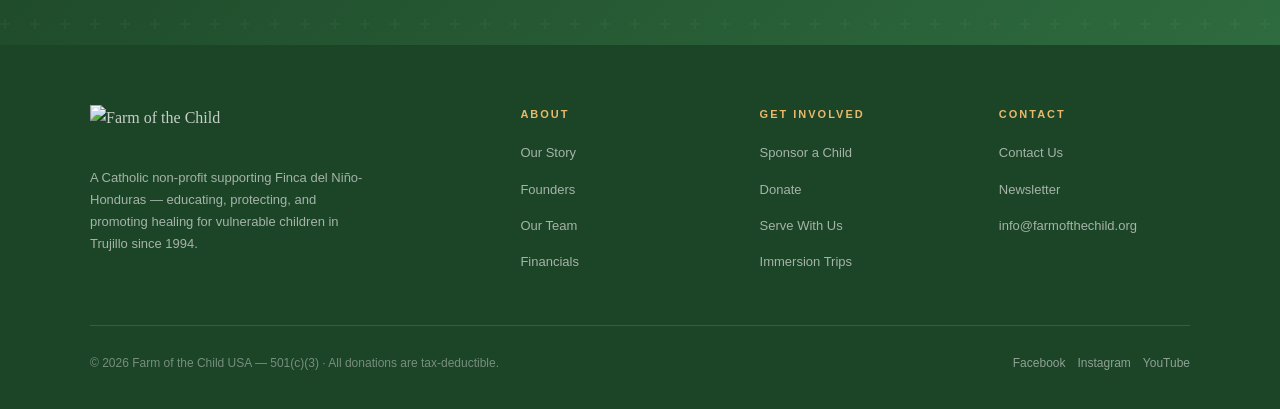
==== commit 70bfe063: "Route all forms to info@farmofthechild.org — 2026-06-10" ====
--- a/index.html
+++ b/index.html
@@ -36,7 +36,7 @@
   "foundingDate": "1994",
   "address": { "@type": "PostalAddress", "addressLocality": "Trujillo", "addressRegion": "Colón", "addressCountry": "HN" },
   "sameAs": ["https://www.facebook.com/farmofthechild","https://www.instagram.com/farmofthechild"],
-  "contactPoint": { "@type": "ContactPoint", "email": "info@farmofthechild.com", "contactType": "General Inquiries" }
+  "contactPoint": { "@type": "ContactPoint", "email": "info@farmofthechild.org", "contactType": "General Inquiries" }
 }
 </script>
 
@@ -372,7 +372,7 @@
       <ul>
         <li><a href="contact.html">Contact Us</a></li>
         <li><a href="contact.html#newsletter">Newsletter</a></li>
-        <li><a href="mailto:info@farmofthechild.com">info@farmofthechild.com</a></li>
+        <li><a href="mailto:info@farmofthechild.org">info@farmofthechild.org</a></li>
       </ul>
     </div>
   </div>
@@ -387,5 +387,40 @@
 </footer>
 
 <script src="js/main.js"></script>
+
+<script>
+// Form handler → info@farmofthechild.org via Web3Forms
+document.querySelectorAll('form').forEach(form => {
+  // Skip forms that already have an action set to an API
+  if (form.action && form.action.includes('http')) return;
+  
+  form.addEventListener('submit', async function(e) {
+    e.preventDefault();
+    const btn = form.querySelector('button[type="submit"]');
+    const orig = btn ? btn.textContent : '';
+    if (btn) { btn.textContent = 'Sending...'; btn.disabled = true; }
+
+    const data = new FormData(form);
+    data.append('access_key', '00000000-0000-0000-0000-000000000000'); // placeholder
+    data.append('email_to', 'info@farmofthechild.org');
+    data.append('subject', 'New message — Farm of the Child website');
+    
+    // Collect all form fields as message
+    let msg = '';
+    form.querySelectorAll('input,textarea,select').forEach(el => {
+      if (el.name && el.value) msg += el.name + ': ' + el.value + '\n';
+    });
+    data.append('message', msg);
+
+    // Fallback: open mailto with pre-filled data
+    const subject = encodeURIComponent('New message — Farm of the Child website');
+    const body = encodeURIComponent(msg);
+    window.location.href = 'mailto:info@farmofthechild.org?subject=' + subject + '&body=' + body;
+    
+    if (btn) { btn.textContent = 'Message sent!'; }
+    setTimeout(() => { if (btn) { btn.textContent = orig; btn.disabled = false; }}, 3000);
+  });
+});
+</script>
 </body>
 </html>
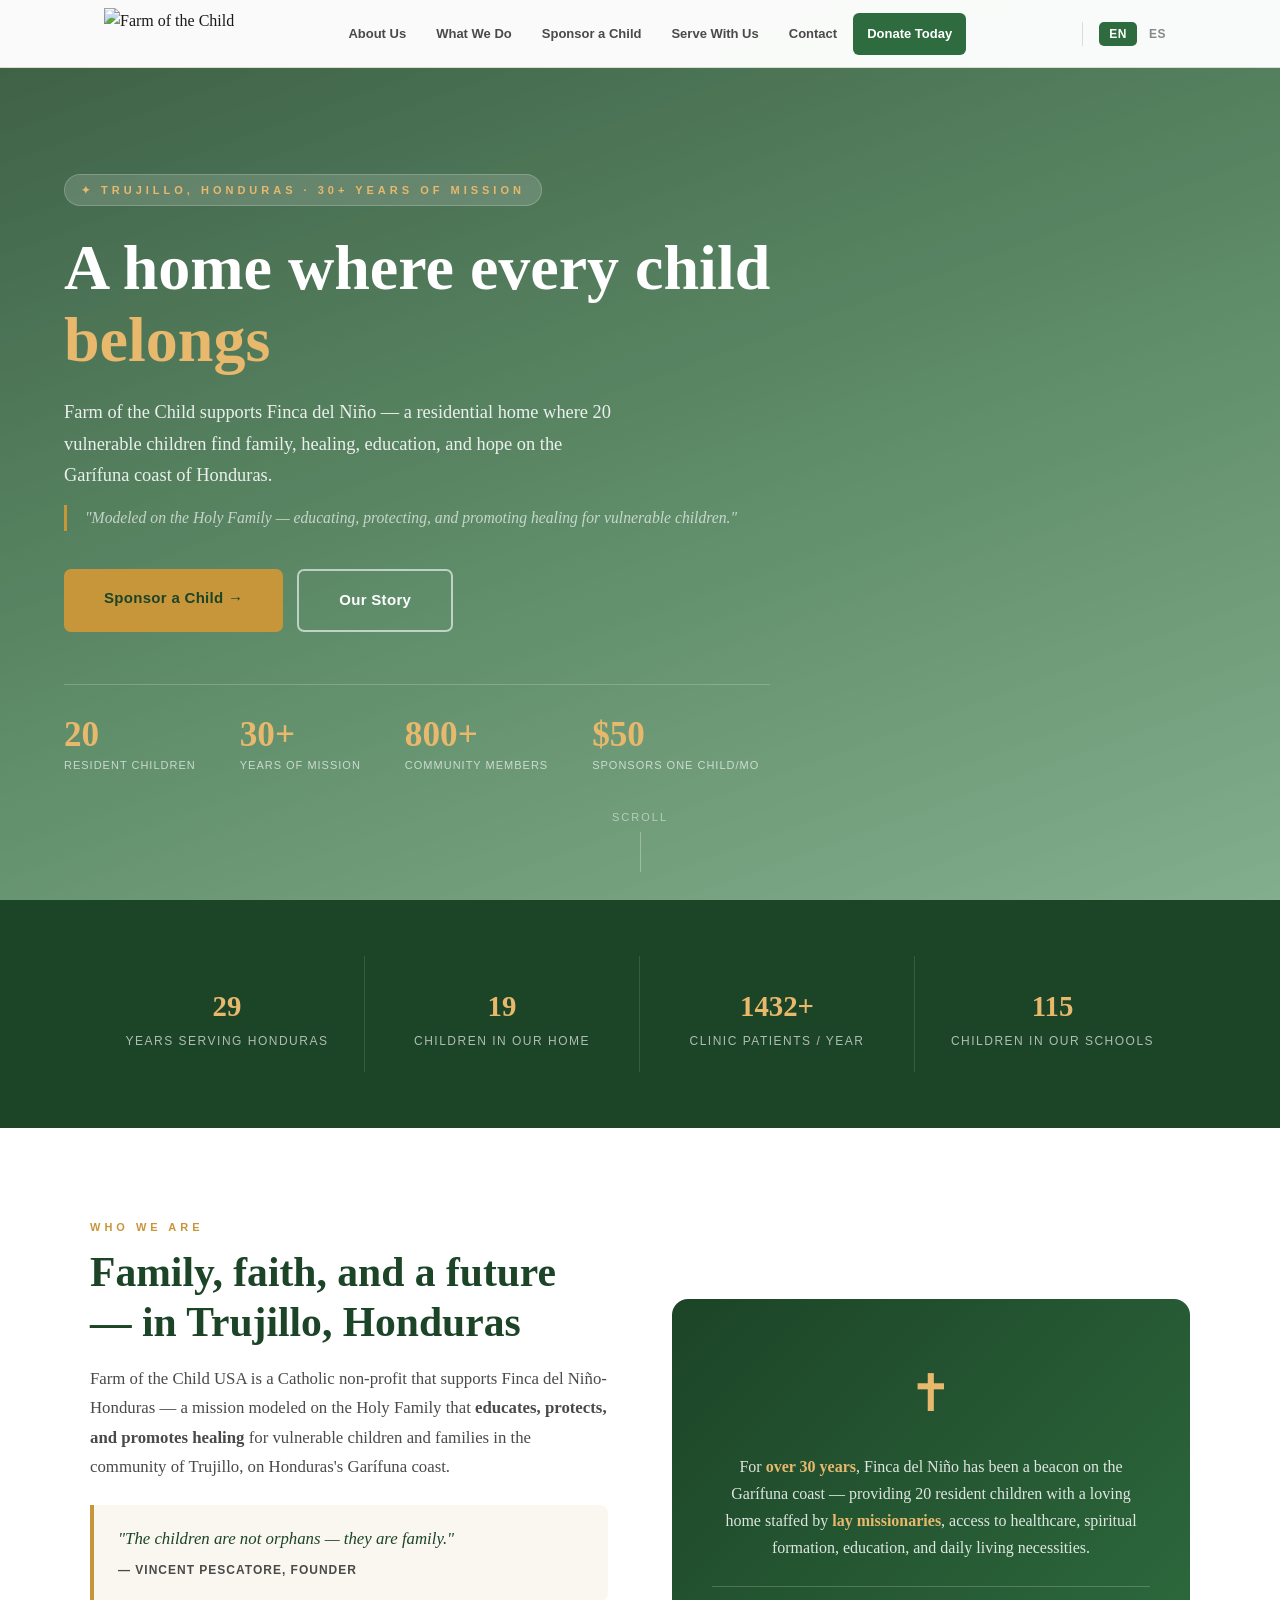
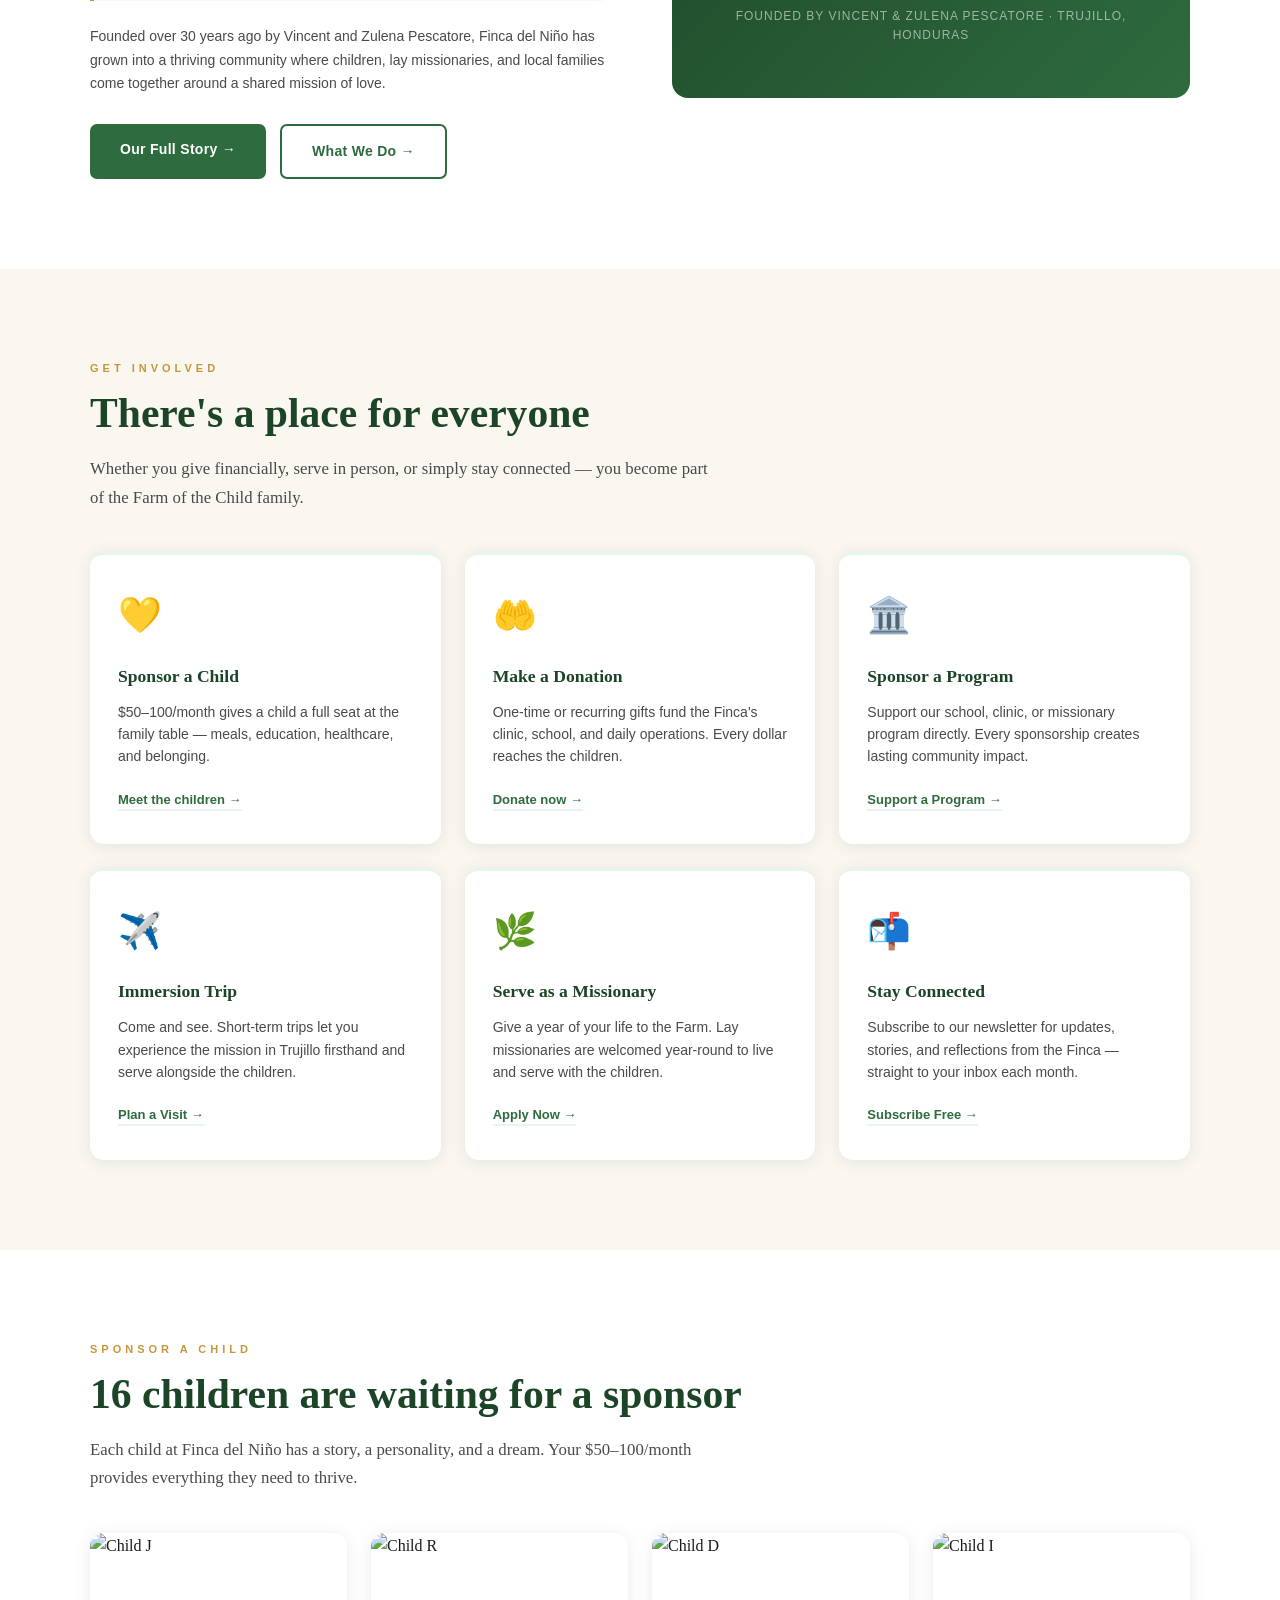
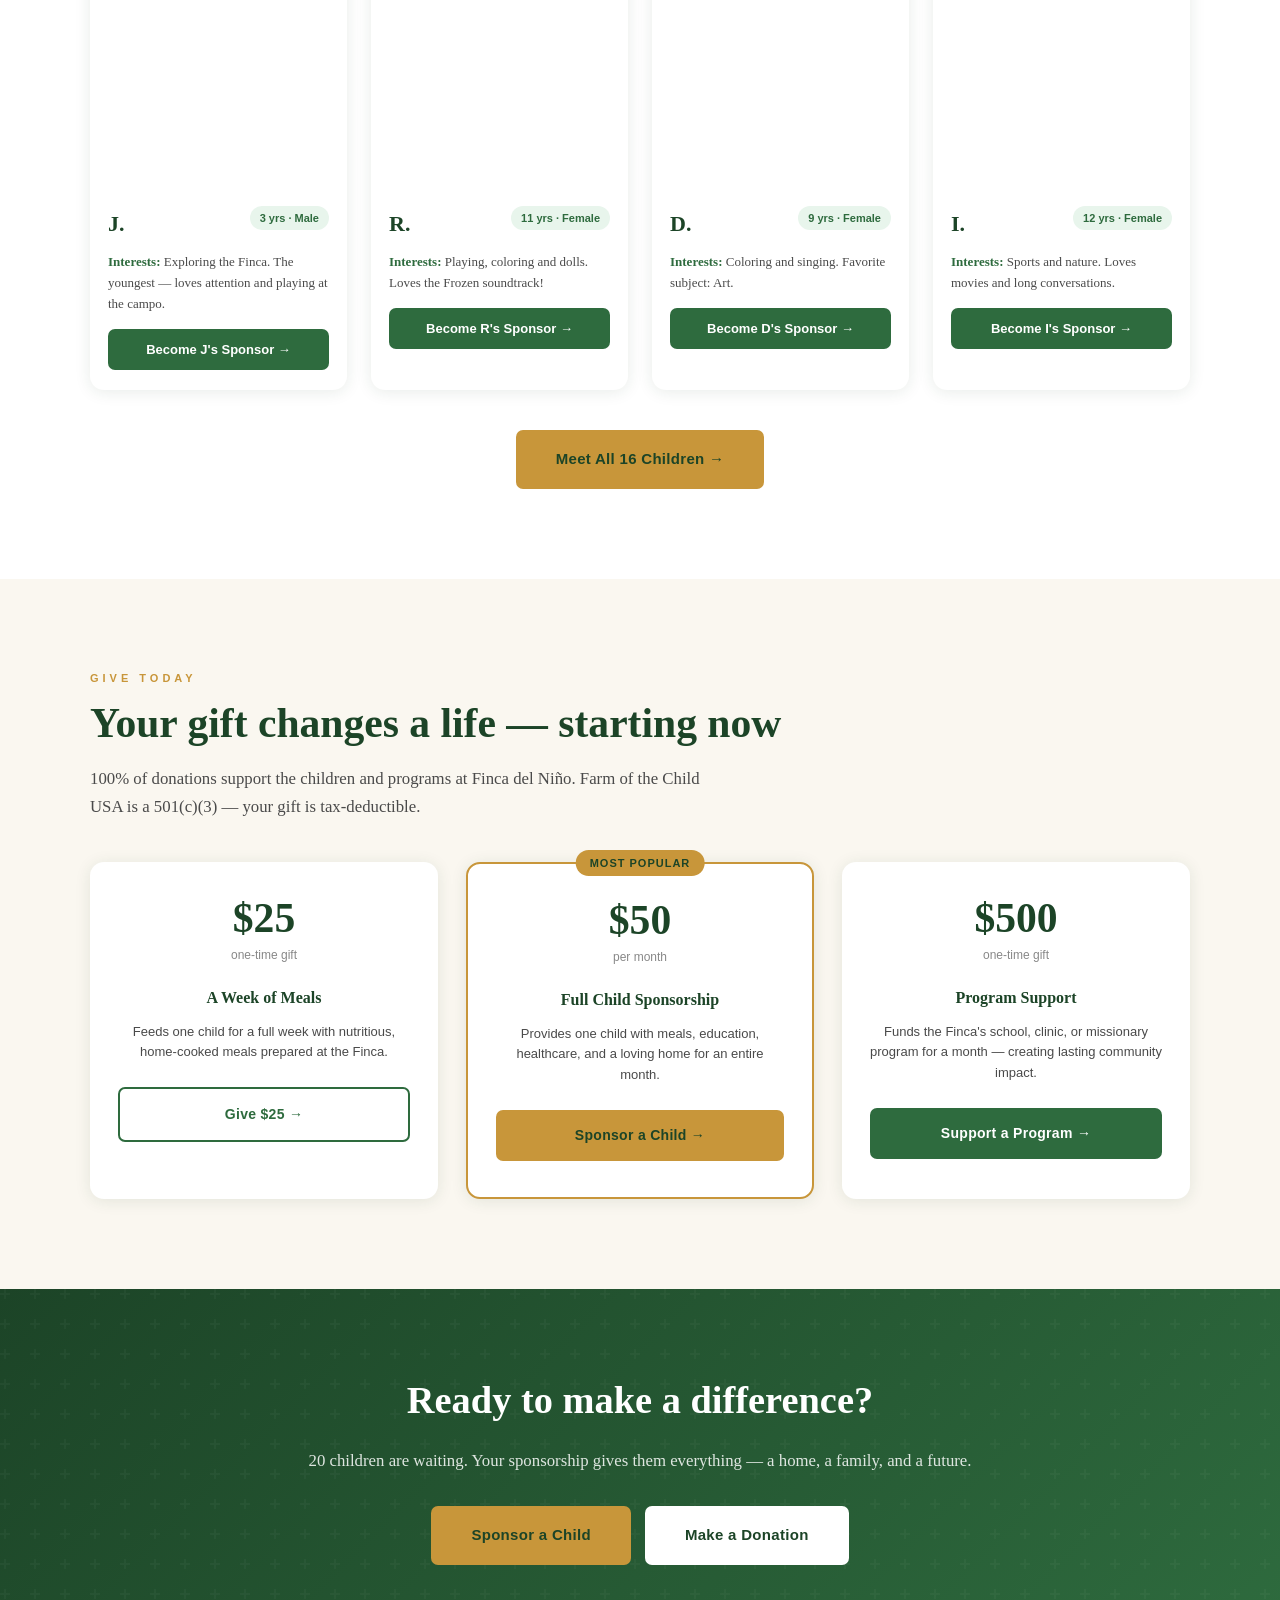
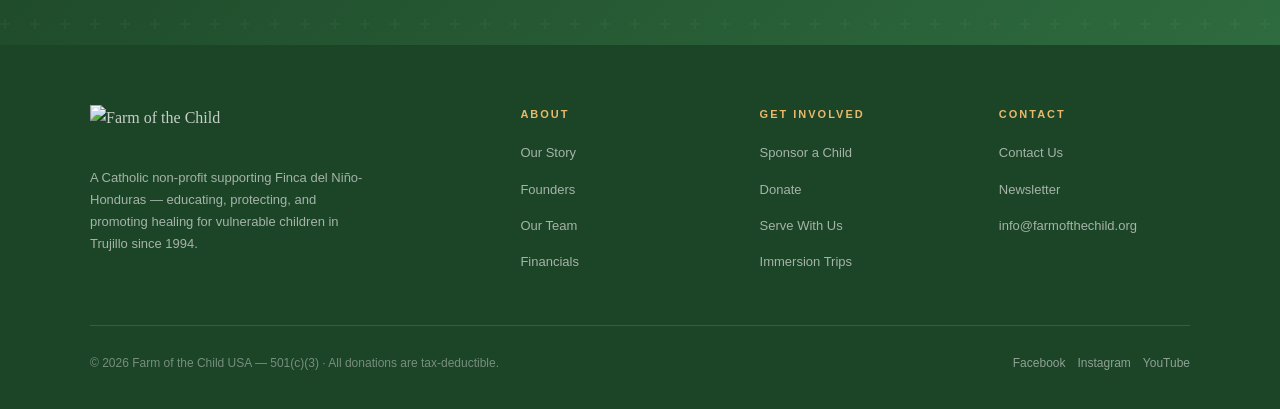
==== commit e446b2cb: "EN/ES language selector — bilingual site — 2026-06-15" ====
--- a/index.html
+++ b/index.html
@@ -8,7 +8,6 @@
 <title>Farm of the Child | Child Sponsorship in Honduras | Finca del Niño</title>
 <meta name="description" content="Farm of the Child supports 20 residential children in Trujillo, Honduras. Sponsor a child for $50–100/month and provide a loving home, education, and healthcare. 30+ years of mission.">
 <meta name="keywords" content="sponsor a child Honduras, child sponsorship Catholic, Finca del Niño Honduras, Honduras charity, nonprofit Honduras children, Farm of the Child donation">
-<meta name="robots" content="noindex, nofollow">
 <link rel="canonical" href="https://farmofthechild.com/">
 
 <!-- Open Graph -->
@@ -93,33 +92,37 @@
       <img src="https://images.squarespace-cdn.com/content/v1/5fd9b0d2dde7cb43cc176992/1611309677837-9RLC2GZ49DC67Z1YUY84/farm-logo-160p-transparent-1.png" alt="Farm of the Child">
     </a>
     <ul class="nav-menu">
-      <li><a href="about.html">About Us</a>
+      <li><a href="about.html"><span data-i18n="nav.about">About Us</span></a>
         <div class="dropdown">
-          <a href="about.html#story">Our Story</a>
-          <a href="about.html#founders">Founders</a>
-          <a href="about.html#team">Our Team</a>
-          <a href="about.html#financial">Financial Info</a>
+          <a href="about.html#story"><span data-i18n="nav.story"><span data-i18n="footer.story">Our Story</span></span></a>
+          <a href="about.html#founders"><span data-i18n="nav.founders">Founders</span></a>
+          <a href="about.html#team"><span data-i18n="nav.team">Our Team</span></a>
+          <a href="about.html#financial"><span data-i18n="nav.financial">Financial Info</span></a>
         </div>
       </li>
-      <li><a href="programs.html">What We Do</a>
+      <li><a href="programs.html"><span data-i18n="nav.what">What We Do</span></a>
         <div class="dropdown">
-          <a href="programs.html#focus">Our Focus</a>
-          <a href="programs.html#daily-life">A Typical Day</a>
-          <a href="programs.html#community">Community Impact</a>
+          <a href="programs.html#focus"><span data-i18n="nav.focus">Our Focus</span></a>
+          <a href="programs.html#daily-life"><span data-i18n="nav.daily">A Typical Day</span></a>
+          <a href="programs.html#community"><span data-i18n="nav.community">Community Impact</span></a>
         </div>
       </li>
-      <li><a href="sponsor.html">Sponsor a Child</a></li>
-      <li><a href="service.html">Serve With Us</a>
+      <li><a href="sponsor.html"><span data-i18n="nav.sponsor">Sponsor a Child</span></a></li>
+      <li><a href="service.html"><span data-i18n="nav.serve">Serve With Us</span></a>
         <div class="dropdown">
-          <a href="service.html#missioner">Missioner Program</a>
-          <a href="service.html#trips">Immersion Trips</a>
-          <a href="service.html#apply">Apply Now</a>
-          <a href="service.html#faq">FAQ</a>
+          <a href="service.html#missioner"><span data-i18n="nav.missioner">Missioner Program</span></a>
+          <a href="service.html#trips"><span data-i18n="nav.trips">Immersion Trips</span></a>
+          <a href="service.html#apply"><span data-i18n="nav.apply">Apply Now</span></a>
+          <a href="service.html#faq"><span data-i18n="nav.faq">FAQ</span></a>
         </div>
       </li>
-      <li><a href="contact.html">Contact</a></li>
-      <li><a href="donate.html" class="nav-cta">Donate Today</a></li>
+      <li><a href="contact.html"><span data-i18n="nav.contact">Contact</span></a></li>
+      <li><a href="donate.html" class="nav-cta"><span data-i18n="nav.donate">Donate Today</span></a></li>
     </ul>
+    <div class="lang-switcher">
+      <button class="lang-btn active" data-lang="en">EN</button>
+      <button class="lang-btn" data-lang="es">ES</button>
+    </div>
     <button class="nav-hamburger" aria-label="Menu">
       <span></span><span></span><span></span>
     </button>
@@ -138,7 +141,7 @@
   <a href="programs.html#daily-life">A Typical Day</a>
   <div class="m-section">Get Involved</div>
   <a href="sponsor.html">Sponsor a Child</a>
-  <a href="donate.html">Donate</a>
+  <a href="donate.html"><span data-i18n="footer.donate">Donate</span></a>
   <a href="service.html">Serve With Us</a>
   <a href="contact.html">Contact</a>
   <a href="donate.html" class="m-cta">Donate Today →</a>
@@ -350,16 +353,16 @@
       <p class="footer-about">A Catholic non-profit supporting Finca del Niño-Honduras — educating, protecting, and promoting healing for vulnerable children in Trujillo since 1994.</p>
     </div>
     <div class="footer-col">
-      <h4>About</h4>
+      <h4><span data-i18n="footer.about">About</span></h4>
       <ul>
         <li><a href="about.html#story">Our Story</a></li>
         <li><a href="about.html#founders">Founders</a></li>
         <li><a href="about.html#team">Our Team</a></li>
-        <li><a href="about.html#financial">Financials</a></li>
+        <li><a href="about.html#financial"><span data-i18n="footer.fin">Financials</span></a></li>
       </ul>
     </div>
     <div class="footer-col">
-      <h4>Get Involved</h4>
+      <h4><span data-i18n="footer.involve">Get Involved</span></h4>
       <ul>
         <li><a href="sponsor.html">Sponsor a Child</a></li>
         <li><a href="donate.html">Donate</a></li>
@@ -368,16 +371,16 @@
       </ul>
     </div>
     <div class="footer-col">
-      <h4>Contact</h4>
+      <h4><span data-i18n="footer.contact">Contact</span></h4>
       <ul>
         <li><a href="contact.html">Contact Us</a></li>
-        <li><a href="contact.html#newsletter">Newsletter</a></li>
+        <li><a href="contact.html#newsletter"><span data-i18n="footer.newsletter">Newsletter</span></a></li>
         <li><a href="mailto:info@farmofthechild.org">info@farmofthechild.org</a></li>
       </ul>
     </div>
   </div>
   <div class="footer-bottom">
-    <p>© 2026 Farm of the Child USA — 501(c)(3) · All donations are tax-deductible.</p>
+    <p><span data-i18n="footer.legal">© 2026 Farm of the Child USA — 501(c)(3) · All donations are tax-deductible.</span></p>
     <div class="footer-socials">
       <a href="https://www.facebook.com/farmofthechild" target="_blank">Facebook</a>
       <a href="https://www.instagram.com/farmofthechild" target="_blank">Instagram</a>
@@ -386,41 +389,7 @@
   </div>
 </footer>
 
+<script src="js/i18n.js"></script>
 <script src="js/main.js"></script>
-
-<script>
-// Form handler → info@farmofthechild.org via Web3Forms
-document.querySelectorAll('form').forEach(form => {
-  // Skip forms that already have an action set to an API
-  if (form.action && form.action.includes('http')) return;
-  
-  form.addEventListener('submit', async function(e) {
-    e.preventDefault();
-    const btn = form.querySelector('button[type="submit"]');
-    const orig = btn ? btn.textContent : '';
-    if (btn) { btn.textContent = 'Sending...'; btn.disabled = true; }
-
-    const data = new FormData(form);
-    data.append('access_key', '00000000-0000-0000-0000-000000000000'); // placeholder
-    data.append('email_to', 'info@farmofthechild.org');
-    data.append('subject', 'New message — Farm of the Child website');
-    
-    // Collect all form fields as message
-    let msg = '';
-    form.querySelectorAll('input,textarea,select').forEach(el => {
-      if (el.name && el.value) msg += el.name + ': ' + el.value + '\n';
-    });
-    data.append('message', msg);
-
-    // Fallback: open mailto with pre-filled data
-    const subject = encodeURIComponent('New message — Farm of the Child website');
-    const body = encodeURIComponent(msg);
-    window.location.href = 'mailto:info@farmofthechild.org?subject=' + subject + '&body=' + body;
-    
-    if (btn) { btn.textContent = 'Message sent!'; }
-    setTimeout(() => { if (btn) { btn.textContent = orig; btn.disabled = false; }}, 3000);
-  });
-});
-</script>
 </body>
 </html>
--- a/css/style.css
+++ b/css/style.css
@@ -283,6 +283,23 @@
 .child-btn { display: block; text-align: center; background: var(--green); color: #fff; padding: 10px; border-radius: 7px; font-family: -apple-system, sans-serif; font-size: 13px; font-weight: 700; transition: background .2s, transform .2s; }
 .child-btn:hover { background: var(--green-light); transform: translateY(-1px); }
 
+/* ── LANGUAGE SELECTOR ── */
+.lang-switcher {
+  display: flex; align-items: center; gap: 2px;
+  margin-left: 16px; padding-left: 16px;
+  border-left: 1px solid var(--line);
+}
+.lang-btn {
+  font-family: -apple-system, sans-serif;
+  font-size: 12px; font-weight: 700;
+  padding: 5px 10px; border-radius: 5px;
+  border: none; background: none;
+  color: var(--text-muted); cursor: pointer;
+  transition: all .2s; letter-spacing: 0.5px;
+}
+.lang-btn:hover { color: var(--green); background: var(--green-pale); }
+.lang-btn.active { background: var(--green); color: #fff; }
+
 /* ── RESPONSIVE ── */
 @media (max-width: 960px) {
   .footer-grid { grid-template-columns: 1fr 1fr; }
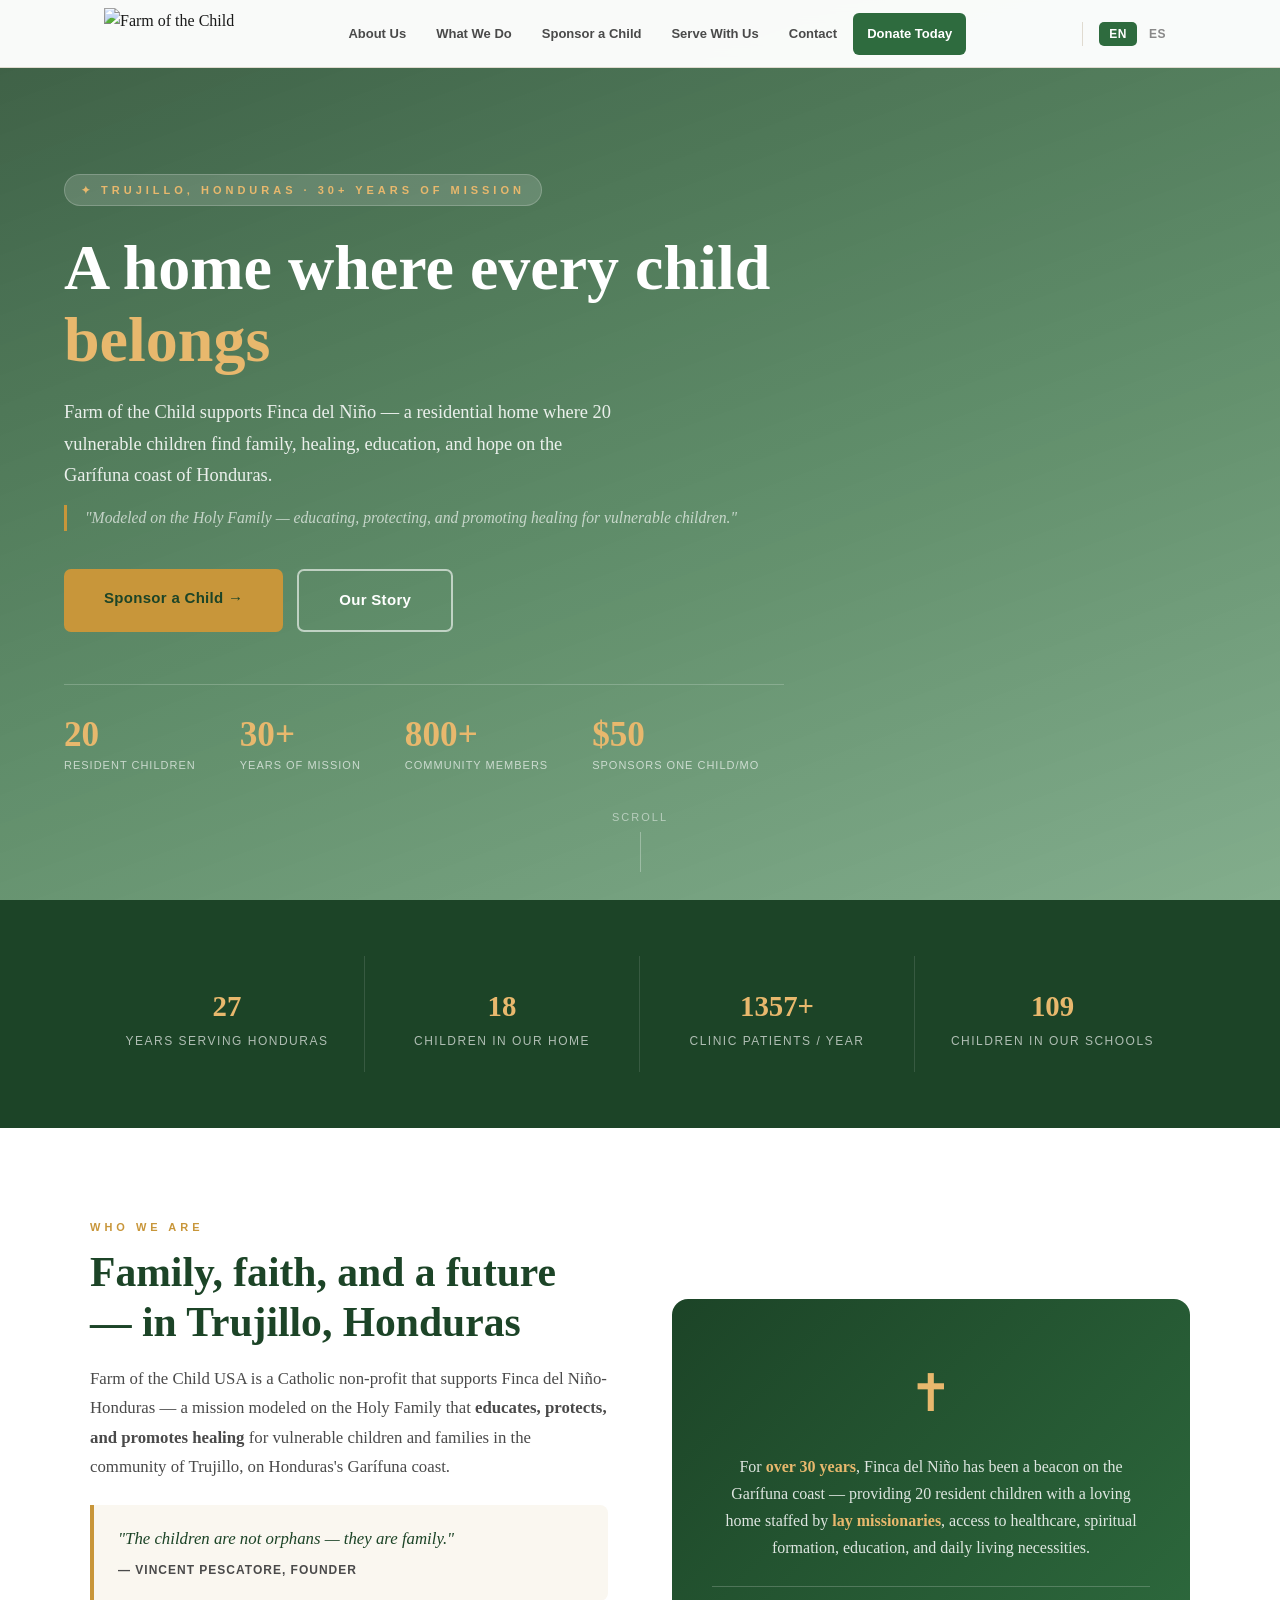
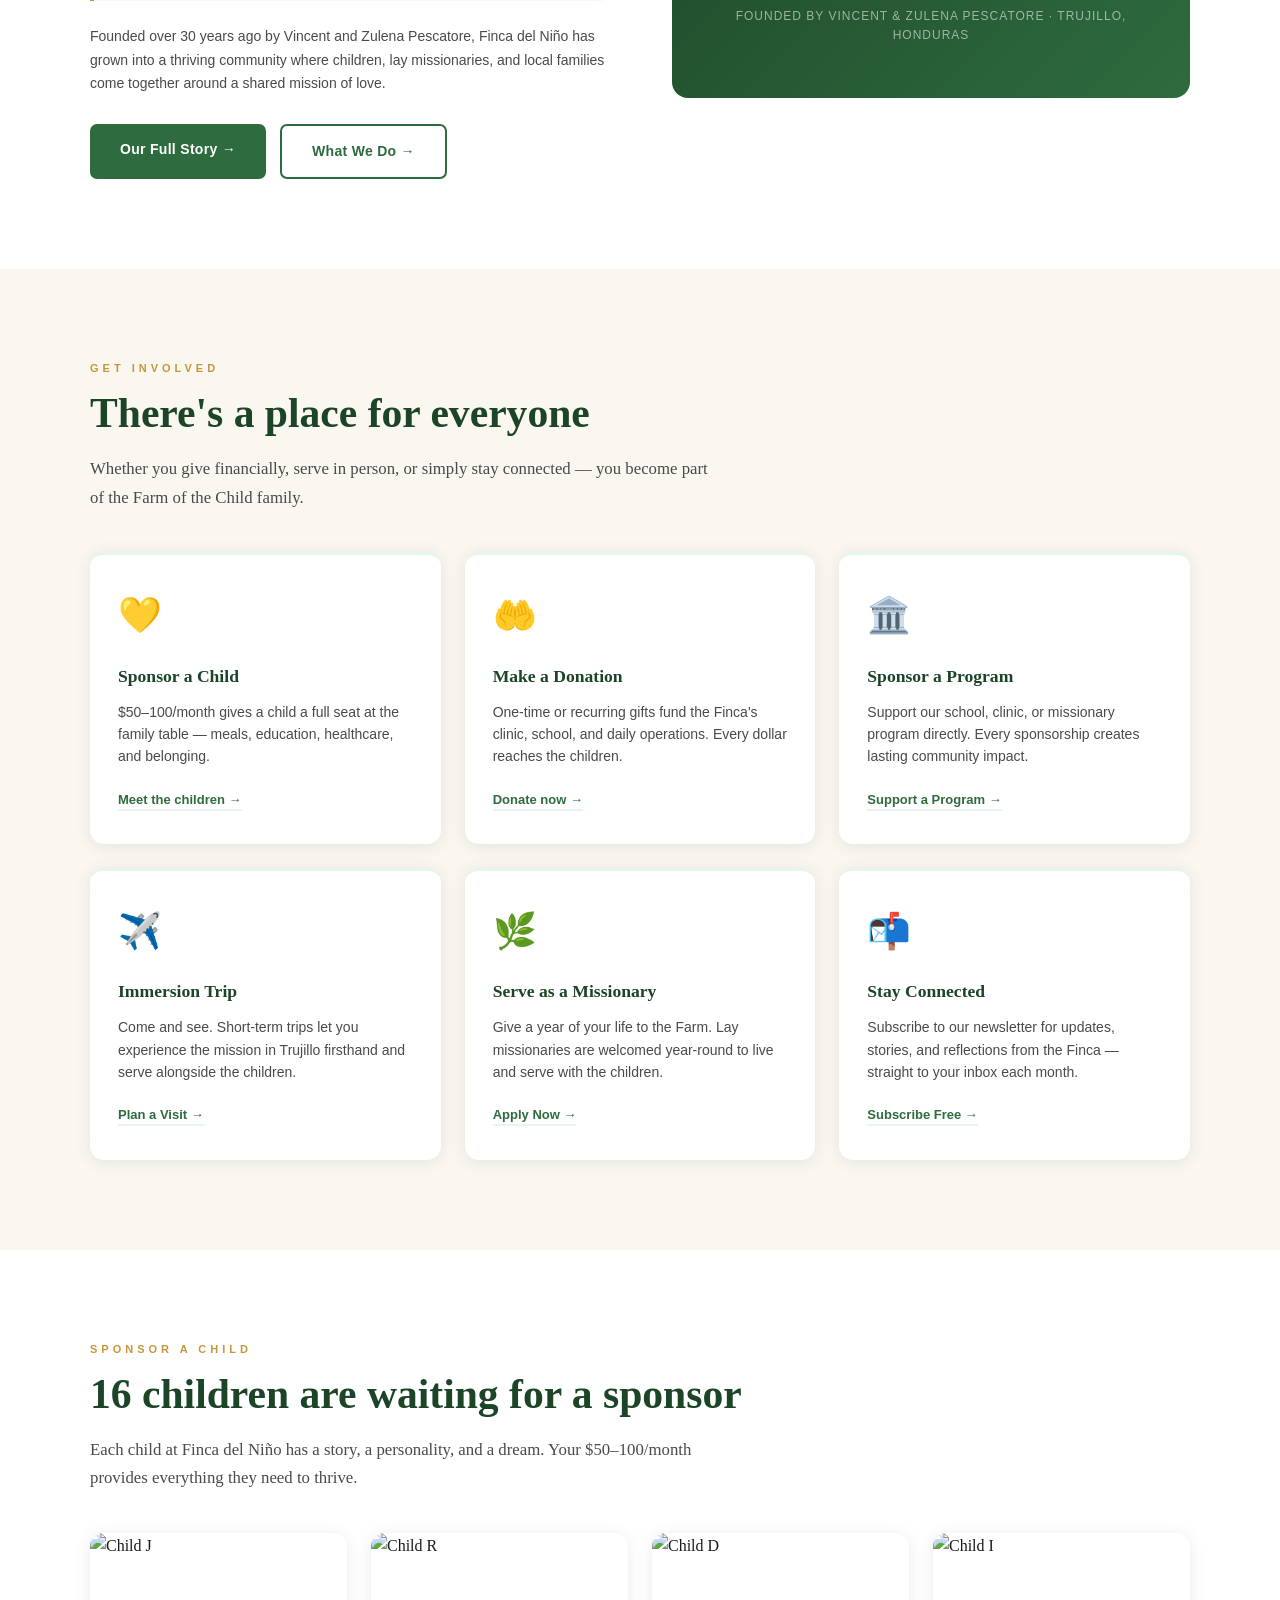
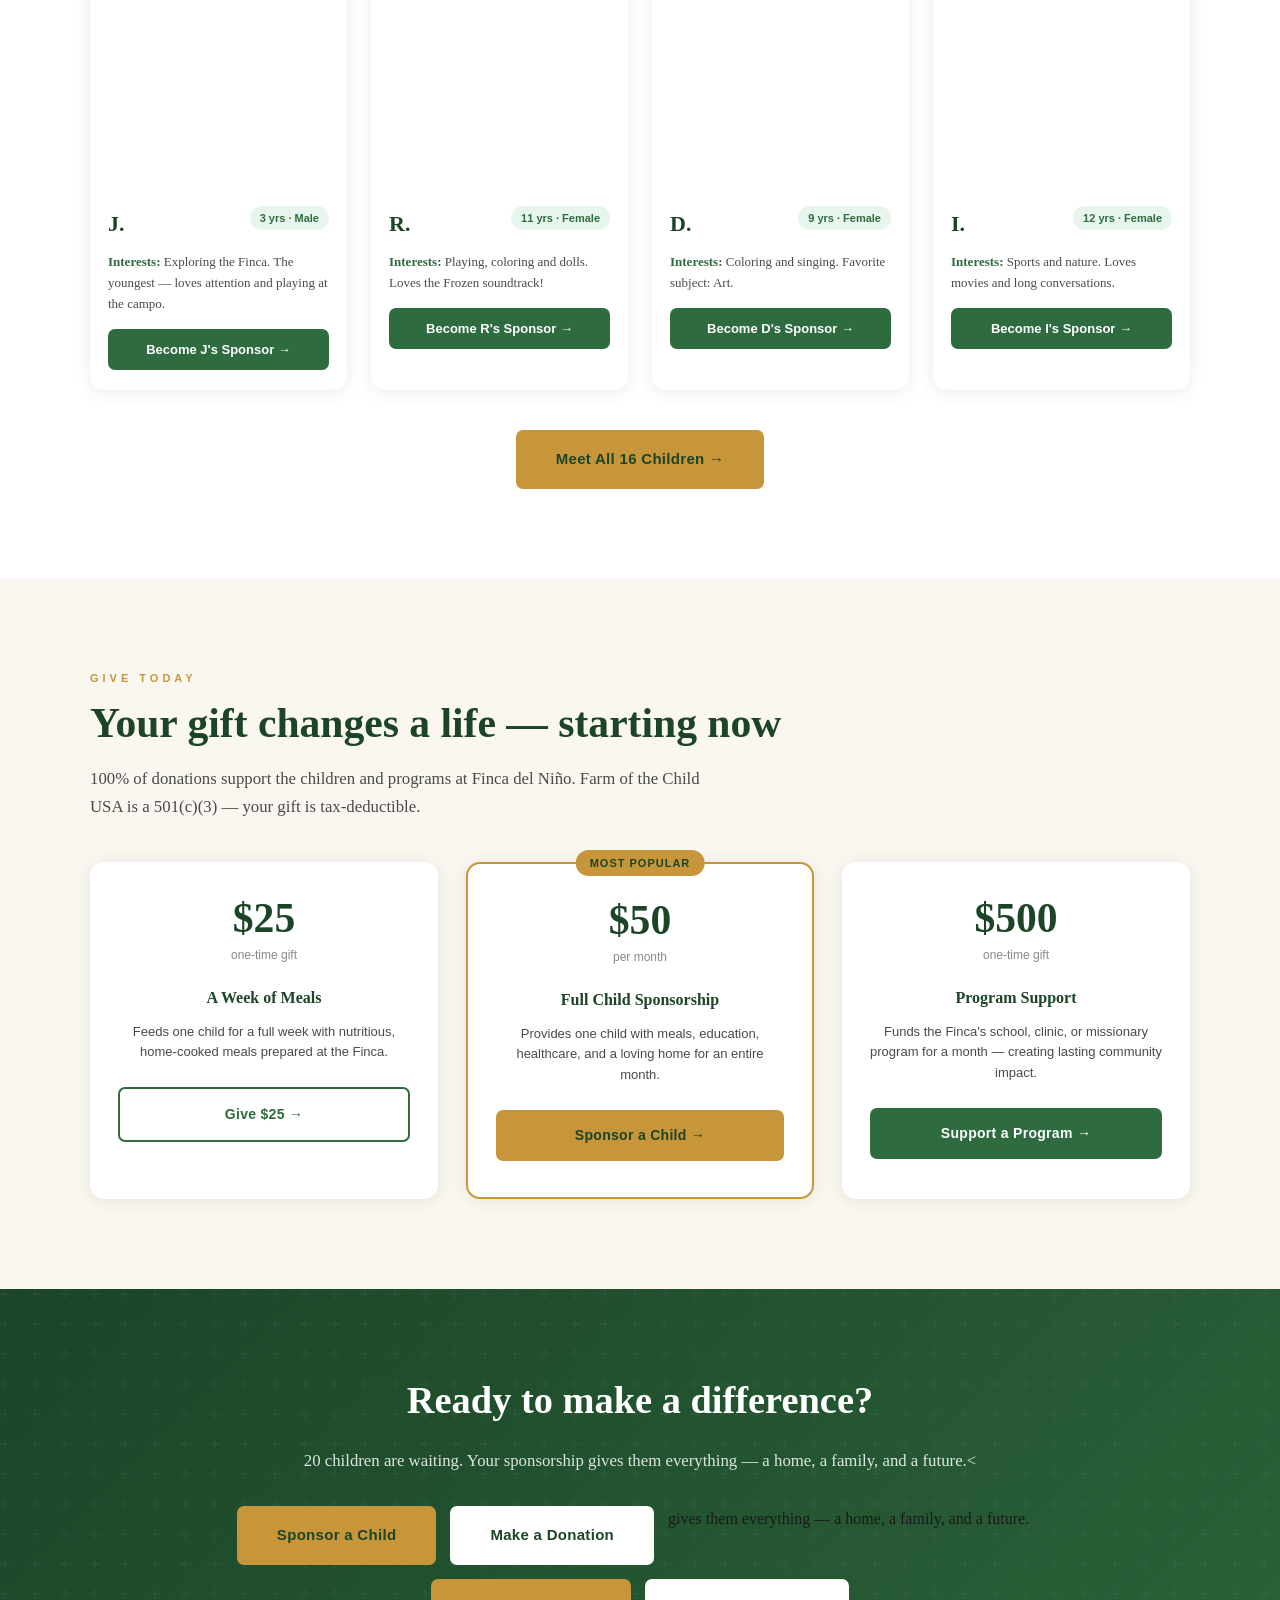
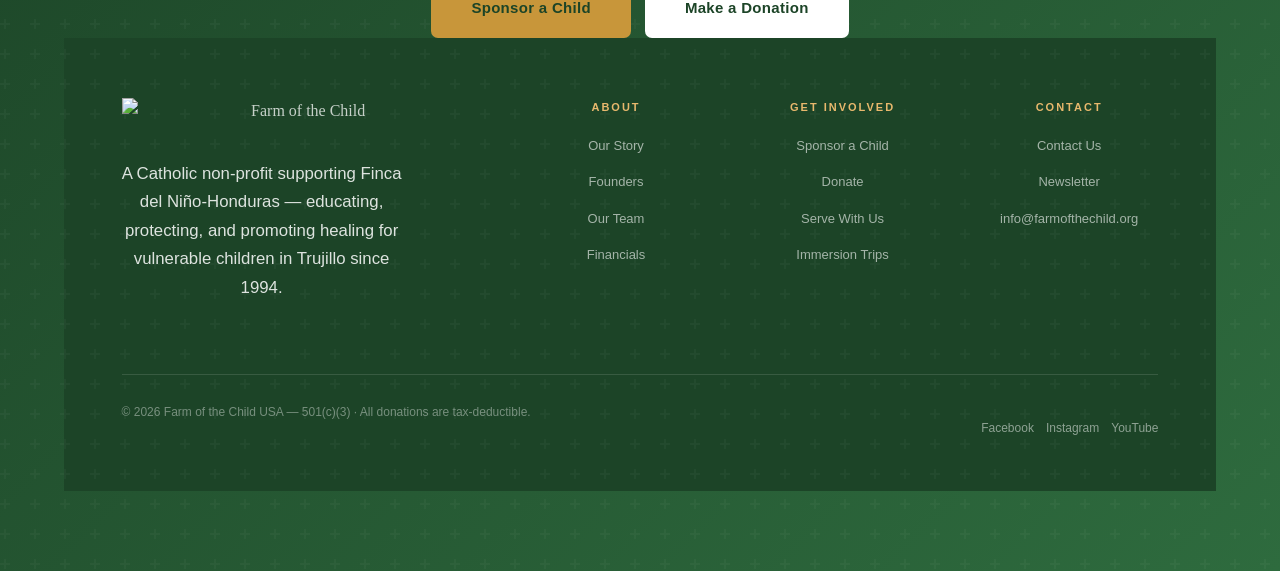
==== commit 1a3782e1: "Traducción completa EN/ES — 2026-06-15" ====
--- a/index.html
+++ b/index.html
@@ -152,13 +152,13 @@
   <div class="hero-bg" style="background-image:url('https://images.squarespace-cdn.com/content/v1/5fd9b0d2dde7cb43cc176992/1612564330990-T67Q3A1KM9C7S6HU298K/57111042_10156442029737753_6777873505972125696_o.jpg');"></div>
   <div class="hero-overlay"></div>
   <div class="hero-content" data-reveal>
-    <div class="hero-eyebrow">✦ Trujillo, Honduras · 30+ Years of Mission</div>
-    <h1>A home where every child<br><em>belongs</em></h1>
-    <p class="hero-sub">Farm of the Child supports Finca del Niño — a residential home where 20 vulnerable children find family, healing, education, and hope on the Garífuna coast of Honduras.</p>
-    <p class="hero-quote">"Modeled on the Holy Family — educating, protecting, and promoting healing for vulnerable children."</p>
+    <div class="hero-eyebrow" data-i18n="home.eyebrow">✦ Trujillo, Honduras · 30+ Years of Mission</div>
+    <h1 data-i18n="home.h1">A home where every child<br><em>belongs</em></h1>
+    <p class="hero-sub" data-i18n="home.sub">Farm of the Child supports Finca del Niño — a residential home where 20 vulnerable children find family, healing, education, and hope on the Garífuna coast of Honduras.</p>
+    <p class="hero-quote" data-i18n="home.quote">"Modeled on the Holy Family — educating, protecting, and promoting healing for vulnerable children."</p>
     <div class="hero-btns">
-      <a href="sponsor.html" class="btn btn-primary btn-lg">Sponsor a Child →</a>
-      <a href="about.html" class="btn btn-outline btn-lg" style="border-color:rgba(255,255,255,.6);color:#fff;">Our Story</a>
+      <a href="sponsor.html" class="btn btn-primary btn-lg"><span data-i18n="home.btn1">Sponsor a Child →</span></a>
+      <a href="about.html" class="btn btn-outline btn-lg" style="border-color:rgba(255,255,255,.6);color:#fff;"><span data-i18n="home.btn2">Our Story</span></a>
     </div>
     <div class="hero-stats">
       <div class="stat"><div class="n">20</div><div class="l">Resident Children</div></div>
@@ -175,19 +175,19 @@
   <div class="inner">
     <div class="stat-item" data-reveal data-reveal-delay="1">
       <div class="stat-num"><span data-count="30"></span></div>
-      <div class="stat-label">Years Serving Honduras</div>
+      <div class="stat-label" data-i18n="stat.years">Years Serving Honduras</div>
     </div>
     <div class="stat-item" data-reveal data-reveal-delay="2">
       <div class="stat-num"><span data-count="20"></span></div>
-      <div class="stat-label">Children in Our Home</div>
+      <div class="stat-label" data-i18n="stat.children">Children in Our Home</div>
     </div>
     <div class="stat-item" data-reveal data-reveal-delay="3">
       <div class="stat-num"><span data-count="1500" data-suffix="+"></span></div>
-      <div class="stat-label">Clinic Patients / Year</div>
+      <div class="stat-label" data-i18n="stat.clinic">Clinic Patients / Year</div>
     </div>
     <div class="stat-item" data-reveal data-reveal-delay="4">
       <div class="stat-num"><span data-count="120"></span></div>
-      <div class="stat-label">Children in Our Schools</div>
+      <div class="stat-label" data-i18n="stat.schools">Children in Our Schools</div>
     </div>
   </div>
 </div>
@@ -198,16 +198,16 @@
     <div class="mission-grid">
       <div data-reveal="left">
         <div class="eyebrow">Who We Are</div>
-        <h2 class="section-title">Family, faith, and a future — in Trujillo, Honduras</h2>
+        <h2 class="section-title"><span data-i18n="mission.title">Family, faith, and a future — in Trujillo, Honduras</span></h2>
         <p style="font-size:1.05rem;color:var(--text-soft);line-height:1.75;margin-bottom:16px">Farm of the Child USA is a Catholic non-profit that supports Finca del Niño-Honduras — a mission modeled on the Holy Family that <strong>educates, protects, and promotes healing</strong> for vulnerable children and families in the community of Trujillo, on Honduras's Garífuna coast.</p>
         <div class="quote-block">
-          "The children are not orphans — they are family."
-          <cite>— Vincent Pescatore, Founder</cite>
+          <span data-i18n="mission.quote">"The children are not orphans — they are family."</span>
+          <cite><span data-i18n="mission.cite">— Vincent Pescatore, Founder</span></cite>
         </div>
         <p style="font-family:-apple-system,sans-serif;font-size:14px;color:var(--text-soft);line-height:1.7;">Founded over 30 years ago by Vincent and Zulena Pescatore, Finca del Niño has grown into a thriving community where children, lay missionaries, and local families come together around a shared mission of love.</p>
         <div style="margin-top:28px;display:flex;gap:14px;flex-wrap:wrap;">
-          <a href="about.html" class="btn btn-green">Our Full Story →</a>
-          <a href="programs.html" class="btn btn-outline">What We Do →</a>
+          <a href="about.html" class="btn btn-green"><span data-i18n="mission.btn1">Our Full Story →</span></a>
+          <a href="programs.html" class="btn btn-outline"><span data-i18n="mission.btn2">What We Do →</span></a>
         </div>
       </div>
       <div data-reveal="right">
@@ -224,45 +224,45 @@
 <!-- ── HOW TO HELP ── -->
 <section style="background:var(--cream);">
   <div class="inner">
-    <div class="eyebrow" data-reveal>Get Involved</div>
-    <h2 class="section-title" data-reveal>There's a place for everyone</h2>
+    <div class="eyebrow" data-reveal data-i18n="ways.eyebrow">Get Involved</div>
+    <h2 class="section-title" data-reveal><span data-i18n="ways.title">There's a place for everyone</span></h2>
     <p class="section-sub" data-reveal>Whether you give financially, serve in person, or simply stay connected — you become part of the Farm of the Child family.</p>
     <div class="ways-grid">
       <div class="way-card" data-reveal data-reveal-delay="1">
         <div class="icon">💛</div>
-        <h3>Sponsor a Child</h3>
-        <p>$50–100/month gives a child a full seat at the family table — meals, education, healthcare, and belonging.</p>
-        <a href="sponsor.html">Meet the children →</a>
+        <h3><span data-i18n="ways.c1.title">Sponsor a Child</span></h3>
+        <p data-i18n="ways.c1.text">$50–100/month gives a child a full seat at the family table — meals, education, healthcare, and belonging.</p>
+        <a href="sponsor.html"><span data-i18n="ways.c1.link">Meet the children →</span></a>
       </div>
       <div class="way-card" data-reveal data-reveal-delay="2">
         <div class="icon">🤲</div>
-        <h3>Make a Donation</h3>
+        <h3><span data-i18n="ways.c2.title">Make a Donation</span></h3>
         <p>One-time or recurring gifts fund the Finca's clinic, school, and daily operations. Every dollar reaches the children.</p>
-        <a href="donate.html">Donate now →</a>
+        <a href="donate.html"><span data-i18n="ways.c2.link">Donate now →</span></a>
       </div>
       <div class="way-card" data-reveal data-reveal-delay="3">
         <div class="icon">🏛️</div>
-        <h3>Sponsor a Program</h3>
-        <p>Support our school, clinic, or missionary program directly. Every sponsorship creates lasting community impact.</p>
-        <a href="donate.html#programs">Support a Program →</a>
+        <h3><span data-i18n="ways.c3.title">Sponsor a Program</span></h3>
+        <p data-i18n="ways.c3.text">Support our school, clinic, or missionary program directly. Every sponsorship creates lasting community impact.</p>
+        <a href="donate.html#programs"><span data-i18n="ways.c3.link">Support a Program →</span></a>
       </div>
       <div class="way-card" data-reveal data-reveal-delay="4">
         <div class="icon">✈️</div>
-        <h3>Immersion Trip</h3>
+        <h3><span data-i18n="ways.c4.title">Immersion Trip</span></h3>
         <p>Come and see. Short-term trips let you experience the mission in Trujillo firsthand and serve alongside the children.</p>
-        <a href="service.html#trips">Plan a Visit →</a>
+        <a href="service.html#trips"><span data-i18n="ways.c4.link">Plan a Visit →</span></a>
       </div>
       <div class="way-card" data-reveal data-reveal-delay="5">
         <div class="icon">🌿</div>
-        <h3>Serve as a Missionary</h3>
+        <h3><span data-i18n="ways.c5.title">Serve as a Missionary</span></h3>
         <p>Give a year of your life to the Farm. Lay missionaries are welcomed year-round to live and serve with the children.</p>
-        <a href="service.html#apply">Apply Now →</a>
+        <a href="service.html#apply"><span data-i18n="ways.c5.link">Apply Now →</span></a>
       </div>
       <div class="way-card" data-reveal data-reveal-delay="6">
         <div class="icon">📬</div>
-        <h3>Stay Connected</h3>
+        <h3><span data-i18n="ways.c6.title">Stay Connected</span></h3>
         <p>Subscribe to our newsletter for updates, stories, and reflections from the Finca — straight to your inbox each month.</p>
-        <a href="contact.html#newsletter">Subscribe Free →</a>
+        <a href="contact.html#newsletter"><span data-i18n="ways.c6.link">Subscribe Free →</span></a>
       </div>
     </div>
   </div>
@@ -271,8 +271,8 @@
 <!-- ── SPONSOR PREVIEW ── -->
 <section style="background:#fff;">
   <div class="inner">
-    <div class="eyebrow" data-reveal>Sponsor a Child</div>
-    <h2 class="section-title" data-reveal>16 children are waiting for a sponsor</h2>
+    <div class="eyebrow" data-reveal data-i18n="preview.eyebrow">Sponsor a Child</div>
+    <h2 class="section-title" data-reveal data-i18n="preview.title">16 children are waiting for a sponsor</h2>
     <p class="section-sub" data-reveal>Each child at Finca del Niño has a story, a personality, and a dream. Your $50–100/month provides everything they need to thrive.</p>
     <div class="children-grid">
 
@@ -298,7 +298,7 @@
 
     </div>
     <div style="text-align:center;margin-top:40px;" data-reveal>
-      <a href="sponsor.html" class="btn btn-primary btn-lg">Meet All 16 Children →</a>
+      <a href="sponsor.html" class="btn btn-primary btn-lg"><span data-i18n="preview.btn">Meet All 16 Children →</span></a>
     </div>
   </div>
 </section>
@@ -306,8 +306,8 @@
 <!-- ── DONATE CTA ── -->
 <section class="donate-section">
   <div class="inner">
-    <div class="eyebrow" data-reveal>Give Today</div>
-    <h2 class="section-title" data-reveal>Your gift changes a life — starting now</h2>
+    <div class="eyebrow" data-reveal data-i18n="donate.eyebrow">Give Today</div>
+    <h2 class="section-title" data-reveal data-i18n="donate.title">Your gift changes a life — starting now</h2>
     <p class="section-sub" data-reveal>100% of donations support the children and programs at Finca del Niño. Farm of the Child USA is a 501(c)(3) — your gift is tax-deductible.</p>
     <div class="donate-grid">
       <div class="donate-card" data-reveal data-reveal-delay="1">
@@ -315,19 +315,19 @@
         <div class="period">one-time gift</div>
         <h4>A Week of Meals</h4>
         <p>Feeds one child for a full week with nutritious, home-cooked meals prepared at the Finca.</p>
-        <a href="donate.html" class="btn btn-outline" style="width:100%;display:block;text-align:center;">Give $25 →</a>
+        <a href="donate.html" class="btn btn-outline" style="width:100%;display:block;text-align:center;"><span data-i18n="d1.btn">Give $25 →</span></a>
       </div>
       <div class="donate-card featured" data-reveal data-reveal-delay="2">
         <div class="amount">$50</div>
         <div class="period">per month</div>
-        <h4>Full Child Sponsorship</h4>
+        <h4><span data-i18n="d2.title">Full Child Sponsorship</span></h4>
         <p>Provides one child with meals, education, healthcare, and a loving home for an entire month.</p>
-        <a href="sponsor.html" class="btn btn-primary" style="width:100%;display:block;text-align:center;">Sponsor a Child →</a>
+        <a href="sponsor.html" class="btn btn-primary" style="width:100%;display:block;text-align:center;"><span data-i18n="d2.btn">Sponsor a Child →</span></a>
       </div>
       <div class="donate-card" data-reveal data-reveal-delay="3">
         <div class="amount">$500</div>
         <div class="period">one-time gift</div>
-        <h4>Program Support</h4>
+        <h4><span data-i18n="d3.title">Program Support</span></h4>
         <p>Funds the Finca's school, clinic, or missionary program for a month — creating lasting community impact.</p>
         <a href="donate.html#programs" class="btn btn-green" style="width:100%;display:block;text-align:center;">Support a Program →</a>
       </div>
@@ -337,8 +337,11 @@
 
 <!-- ── CTA BAND ── -->
 <div class="cta-band">
-  <h2 data-reveal>Ready to make a difference?</h2>
-  <p data-reveal>20 children are waiting. Your sponsorship gives them everything — a home, a family, and a future.</p>
+  <h2 data-reveal><span data-i18n="cta.title">Ready to make a difference?</span></h2>
+  <p data-reveal><span data-i18n="cta.sub">20 children are waiting. Your sponsorship gives them everything — a home, a family, and a future.</span><
+  <div class="btns" data-reveal>
+    <a href="sponsor.html" class="btn btn-primary btn-lg" data-i18n="cta.btn1">Sponsor a Child</a>
+    <a href="donate.html" class="btn btn-white btn-lg" data-i18n="cta.btn2">Make a Donation</a> gives them everything — a home, a family, and a future.</p>
   <div class="btns" data-reveal>
     <a href="sponsor.html" class="btn btn-primary btn-lg">Sponsor a Child</a>
     <a href="donate.html" class="btn btn-white btn-lg">Make a Donation</a>
